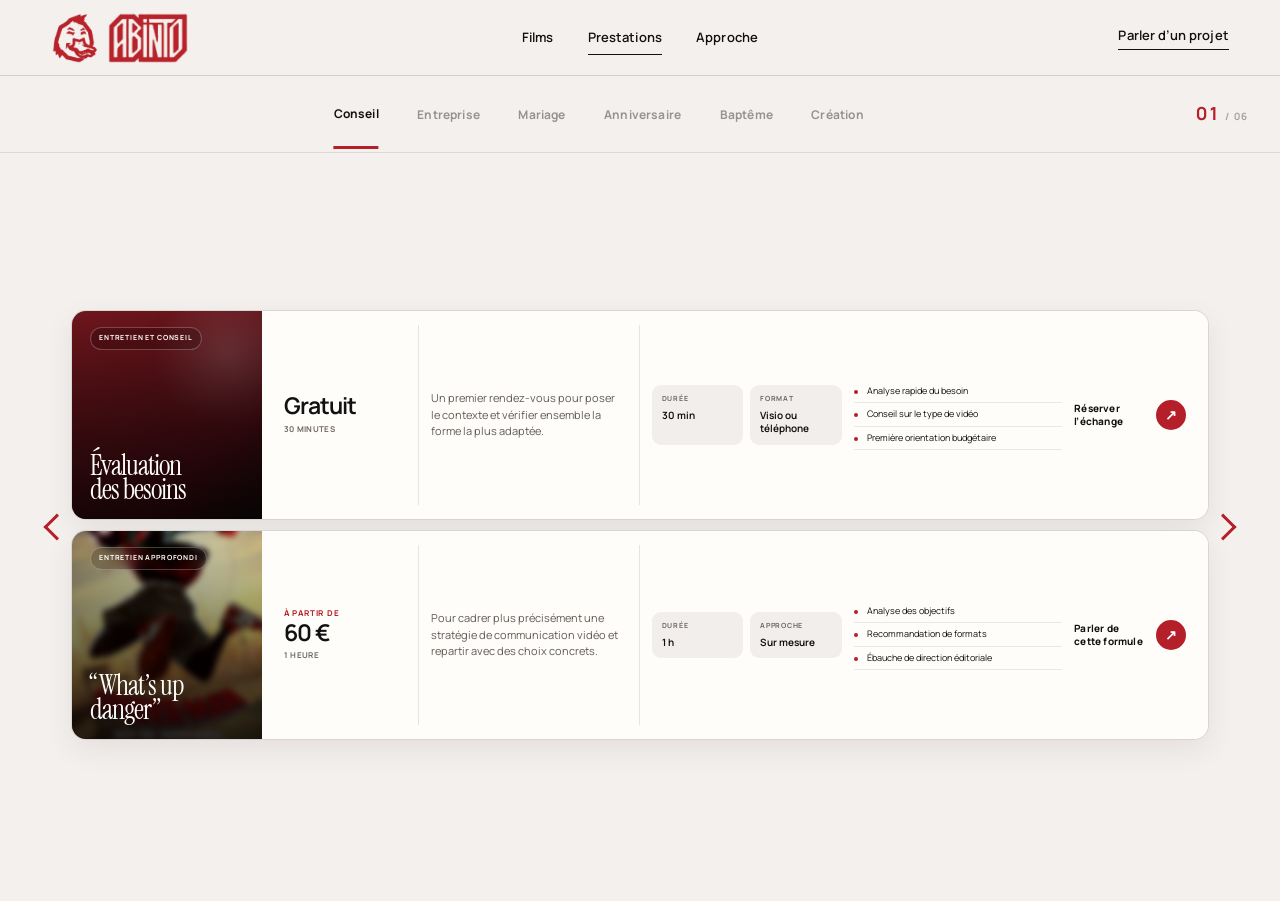
==== prestations.html @ 8837d80d "Initial commit - Abinto camera site" ====
<!DOCTYPE html>

<html lang="fr">
<head>
<meta charset="utf-8"/>
<meta content="width=device-width, initial-scale=1" name="viewport"/>
<meta content="#b51f2a" name="theme-color"/>
<meta content="strict-origin-when-cross-origin" name="referrer"/>
<meta content="Les prestations vidéo ABINTO pour les entreprises, mariages, anniversaires, baptêmes et projets créatifs." name="description"/>
<title>Prestations — ABINTO</title>
<link href="assets/favicon.png" rel="icon" type="image/png"/>
<link href="https://fonts.googleapis.com" rel="preconnect"/>
<link crossorigin="" href="https://fonts.gstatic.com" rel="preconnect"/>
<link href="https://fonts.googleapis.com/css2?family=Instrument+Serif:ital@0;1&amp;family=Manrope:wght@400;500;600;700&amp;display=swap" rel="stylesheet"/>
<link href="styles.css" rel="stylesheet"/>
<script>document.documentElement.classList.add('js');</script>
</head>
<body class="services-v12 services-v13" data-page="services">
<a class="skip-link" href="#contenu">Aller au contenu</a>
<header class="site-header">
<div class="header-inner">
<a aria-label="ABINTO — retour à l’accueil" class="brand brand--lockup" href="index.html">
<img alt="" aria-hidden="true" class="brand-fox" src="assets/abinto-fox.png"/>
<img alt="ABINTO" class="brand-wordmark" src="assets/abinto-wordmark.png"/>
</a>
<nav aria-label="Navigation principale" class="main-nav">
<a href="index.html#films">Films</a>
<a aria-current="page" href="prestations.html">Prestations</a>
<a href="index.html#approche">Approche</a>
</nav>
<a class="header-cta" href="index.html#contact">Parler d’un projet</a>
</div>
</header>
<main id="contenu">
<nav aria-label="Catégories de prestations" class="service-switcher" data-service-slider-controls="">
<div class="container service-switcher-inner">

<div aria-label="Choisir une catégorie" class="service-tabs" role="tablist">
<a data-slider-go="0" href="#consultation">Conseil</a>
<a data-slider-go="1" href="#entreprise">Entreprise</a>
<a data-slider-go="2" href="#mariage">Mariage</a>
<a data-slider-go="3" href="#anniversaire">Anniversaire</a>
<a data-slider-go="4" href="#bapteme">Baptême</a>
<a data-slider-go="5" href="#creation">Création</a>
</div>
<div aria-atomic="true" aria-live="polite" class="service-count">
<strong data-slider-current="">01</strong><span>/</span><span data-slider-total="">06</span>
</div>

</div>
</nav>
<div aria-label="Catégories de prestations" aria-roledescription="carousel" class="services-slider services-slider--editorial" data-service-slider=""><button aria-label="Voir la catégorie précédente" class="chapter-arrow chapter-arrow--side chapter-arrow--prev" data-slider-prev="" type="button"><span aria-hidden="true">←</span><small>Précédent</small></button>
<div class="services-slider-viewport">
<div class="services-slider-track">
<section aria-label="1 sur 6 — Conseil" aria-roledescription="diapositive" class="service-slide service-chapter service-chapter--paper" data-service-section="" data-slide-index="0" data-slide-label="Conseil" id="consultation" role="group">
<div class="container chapter-layout">
<div class="offers-grid offers-grid--2">
<article class="offer-card offer-card--plain reveal">
<div class="offer-visual">
<span class="offer-kicker">Entretien et conseil</span>
<h3>Évaluation des besoins</h3>
</div>
<div class="offer-panel">
<div class="offer-price"><strong>Gratuit</strong><span>30 minutes</span></div>
<p>Un premier rendez-vous pour poser le contexte et vérifier ensemble la forme la plus adaptée.</p>
<dl class="offer-facts">
<div><dt>Durée</dt><dd>30 min</dd></div>
<div><dt>Format</dt><dd>Visio ou téléphone</dd></div>
</dl>
<ul class="offer-list">
<li>Analyse rapide du besoin</li>
<li>Conseil sur le type de vidéo</li>
<li>Première orientation budgétaire</li>
</ul>
<a class="offer-cta" href="mailto:contact@votre-domaine.fr?subject=Entretien%20gratuit%20ABINTO">Réserver l’échange <span>↗</span></a>
</div>
</article>
<article class="offer-card poster-card--whats-up-danger reveal">
<div class="offer-visual">
<span class="offer-kicker">Entretien approfondi</span>
<h3>“What’s up danger”</h3>
</div>
<div class="offer-panel">
<div class="offer-price"><strong><small>À partir de</small>60 €</strong><span>1 heure</span></div>
<p>Pour cadrer plus précisément une stratégie de communication vidéo et repartir avec des choix concrets.</p>
<dl class="offer-facts">
<div><dt>Durée</dt><dd>1 h</dd></div>
<div><dt>Approche</dt><dd>Sur mesure</dd></div>
</dl>
<ul class="offer-list">
<li>Analyse des objectifs</li>
<li>Recommandation de formats</li>
<li>Ébauche de direction éditoriale</li>
</ul>
<a class="offer-cta" href="mailto:contact@votre-domaine.fr?subject=Formule%20What's%20up%20danger">Parler de cette formule <span>↗</span></a>
</div>
</article>
</div>
</div>
</section>
<section aria-label="2 sur 6 — Entreprise" aria-roledescription="diapositive" class="service-slide service-chapter service-chapter--light" data-service-section="" data-slide-index="1" data-slide-label="Entreprise" id="entreprise" role="group">
<div class="container chapter-layout">
<div class="offers-grid offers-grid--3">
<article class="offer-card poster-card--ready-player-one reveal">
<div class="offer-visual">
<span class="offer-kicker">Réseaux sociaux</span>
<h3>“Ready Player One”</h3>
</div>
<div class="offer-panel">
<div class="offer-price"><strong><small>À partir de</small>300 €</strong><span>2 h de tournage</span></div>
<p>Un format court et réactif pour publier rapidement sur vos réseaux.</p>
<dl class="offer-facts">
<div><dt>Livraison</dt><dd>24 h</dd></div>
<div><dt>Retakes</dt><dd>3 inclus</dd></div>
</dl>
<ul class="offer-list">
<li>Tournage et montage inclus</li>
<li>Retake supplémentaire : +80 €</li>
<li>Déplacement offert autour de Chambéry</li>
</ul>
<a class="offer-cta" href="mailto:contact@votre-domaine.fr?subject=Formule%20Ready%20Player%20One">Choisir cette formule <span>↗</span></a>
</div>
</article>
<article class="offer-card poster-card--the-founder reveal">
<div class="offer-visual">
<span class="offer-kicker">Film promotionnel</span>
<h3>“The Founder”</h3>
</div>
<div class="offer-panel">
<div class="offer-price"><strong><small>À partir de</small>1 000 €</strong><span>4 h de tournage</span></div>
<p>Un film construit pour présenter une entreprise, un savoir-faire ou un lieu.</p>
<dl class="offer-facts">
<div><dt>Livraison</dt><dd>1 semaine</dd></div>
<div><dt>Retakes</dt><dd>3 inclus</dd></div>
</dl>
<ul class="offer-list">
<li>Tournage et montage inclus</li>
<li>Retake supplémentaire : +80 €</li>
<li>Déplacement offert autour de Chambéry</li>
</ul>
<a class="offer-cta" href="mailto:contact@votre-domaine.fr?subject=Formule%20The%20Founder">Choisir cette formule <span>↗</span></a>
</div>
</article>
<article class="offer-card poster-card--reality reveal">
<div class="offer-visual">
<span class="offer-kicker">Reportage d’entreprise</span>
<h3>“Reality”</h3>
</div>
<div class="offer-panel">
<div class="offer-price"><strong><small>À partir de</small>1 100 €</strong><span>4 h de tournage</span></div>
<p>Un regard plus documentaire pour montrer un métier, une équipe ou une journée de terrain.</p>
<dl class="offer-facts">
<div><dt>Livraison</dt><dd>2 semaines</dd></div>
<div><dt>Retakes</dt><dd>3 inclus</dd></div>
</dl>
<ul class="offer-list">
<li>Tournage et montage inclus</li>
<li>Retake supplémentaire : +80 €</li>
<li>Déplacement offert autour de Chambéry</li>
</ul>
<a class="offer-cta" href="mailto:contact@votre-domaine.fr?subject=Formule%20Reality">Choisir cette formule <span>↗</span></a>
</div>
</article>
</div>
</div>
</section>
<section aria-label="3 sur 6 — Mariage" aria-roledescription="diapositive" class="service-slide service-chapter service-chapter--dark" data-service-section="" data-slide-index="2" data-slide-label="Mariage" id="mariage" role="group">
<div class="container chapter-layout">
<div class="offers-grid offers-grid--4">
<article class="offer-card poster-card--la-proposition reveal">
<div class="offer-visual"><span class="offer-kicker">Mariage</span><h3>“La Proposition”</h3></div>
<div class="offer-panel">
<div class="offer-price"><strong><small>À partir de</small>500 €</strong><span>2 h de tournage</span></div>
<p>Pour garder la cérémonie ou un temps fort précis dans un film court et soigné.</p>
<dl class="offer-facts"><div><dt>Livraison</dt><dd>1 semaine</dd></div><div><dt>Inclus</dt><dd>Tournage + montage</dd></div></dl>
<ul class="offer-list"><li>Couverture ciblée</li><li>Montage inclus</li><li>Déplacement offert autour de Chambéry</li></ul>
<a class="offer-cta" href="mailto:contact@votre-domaine.fr?subject=Formule%20La%20Proposition">Choisir cette formule <span>↗</span></a>
</div>
</article>
<article class="offer-card poster-card--epouse-moi-mon-pote reveal">
<div class="offer-visual"><span class="offer-kicker">Mariage</span><h3>“Épouse-moi mon pote”</h3></div>
<div class="offer-panel">
<div class="offer-price"><strong><small>À partir de</small>1 600 €</strong><span>5 h de tournage</span></div>
<p>Pour capter davantage de moments et raconter la journée avec plus de respiration.</p>
<dl class="offer-facts"><div><dt>Livraison</dt><dd>1 semaine</dd></div><div><dt>Inclus</dt><dd>Tournage + montage</dd></div></dl>
<ul class="offer-list"><li>Couverture étendue</li><li>Montage inclus</li><li>Déplacement offert autour de Chambéry</li></ul>
<a class="offer-cta" href="mailto:contact@votre-domaine.fr?subject=Formule%20Epouse%20moi%20mon%20pote">Choisir cette formule <span>↗</span></a>
</div>
</article>
<article class="offer-card poster-card--love-actually reveal">
<div class="offer-visual"><span class="offer-kicker">Mariage</span><h3>“Love Actually”</h3></div>
<div class="offer-panel">
<div class="offer-price"><strong><small>À partir de</small>2 000 €</strong><span>8 h de tournage</span></div>
<p>Une vraie narration de la journée, avec plus de détails, de liens et de moments vécus.</p>
<dl class="offer-facts"><div><dt>Livraison</dt><dd>2 semaines</dd></div><div><dt>Inclus</dt><dd>Tournage + montage</dd></div></dl>
<ul class="offer-list"><li>Journée largement couverte</li><li>Montage inclus</li><li>Déplacement offert autour de Chambéry</li></ul>
<a class="offer-cta" href="mailto:contact@votre-domaine.fr?subject=Formule%20Love%20Actually">Choisir cette formule <span>↗</span></a>
</div>
</article>
<article class="offer-card poster-card--mamma-mia reveal">
<div class="offer-visual"><span class="offer-kicker">Mariage</span><h3>“Mamma Mia”</h3></div>
<div class="offer-panel">
<div class="offer-price"><strong><small>À partir de</small>2 600 €</strong><span>Journée complète</span></div>
<p>La couverture la plus complète, des préparatifs jusqu’aux derniers moments de fête.</p>
<dl class="offer-facts"><div><dt>Livraison</dt><dd>2 semaines</dd></div><div><dt>Inclus</dt><dd>Tournage + montage</dd></div></dl>
<ul class="offer-list"><li>Full day</li><li>Montage inclus</li><li>Déplacement offert autour de Chambéry</li></ul>
<a class="offer-cta" href="mailto:contact@votre-domaine.fr?subject=Formule%20Mamma%20Mia">Choisir cette formule <span>↗</span></a>
</div>
</article>
</div>
</div>
</section>
<section aria-label="4 sur 6 — Anniversaire" aria-roledescription="diapositive" class="service-slide service-chapter service-chapter--light" data-service-section="" data-slide-index="3" data-slide-label="Anniversaire" id="anniversaire" role="group">
<div class="container chapter-layout">
<div class="offers-grid offers-grid--3">
<article class="offer-card poster-card--babysitting reveal">
<div class="offer-visual"><span class="offer-kicker">Anniversaire</span><h3>“Baby Sitting”</h3></div>
<div class="offer-panel">
<div class="offer-price"><strong><small>À partir de</small>300 €</strong><span>2 h de tournage</span></div>
<p>Une formule légère pour garder les moments essentiels dans un film simple et rythmé.</p>
<dl class="offer-facts"><div><dt>Livraison</dt><dd>1 semaine</dd></div><div><dt>Inclus</dt><dd>Tournage + montage</dd></div></dl>
<ul class="offer-list"><li>Moments clés</li><li>Montage inclus</li><li>Déplacement offert autour de Chambéry</li></ul>
<a class="offer-cta" href="mailto:contact@votre-domaine.fr?subject=Formule%20Baby%20Sitting">Choisir cette formule <span>↗</span></a>
</div>
</article>
<article class="offer-card poster-card--gatsby reveal">
<div class="offer-visual"><span class="offer-kicker">Anniversaire</span><h3>“Gatsby le Magnifique”</h3></div>
<div class="offer-panel">
<div class="offer-price"><strong><small>À partir de</small>650 €</strong><span>4 h de tournage</span></div>
<p>Plus d’ambiance, plus de proches et un souvenir plus ample de l’événement.</p>
<dl class="offer-facts"><div><dt>Livraison</dt><dd>1 semaine</dd></div><div><dt>Inclus</dt><dd>Tournage + montage</dd></div></dl>
<ul class="offer-list"><li>Couverture étendue</li><li>Montage inclus</li><li>Déplacement offert autour de Chambéry</li></ul>
<a class="offer-cta" href="mailto:contact@votre-domaine.fr?subject=Formule%20Gatsby%20le%20Magnifique">Choisir cette formule <span>↗</span></a>
</div>
</article>
<article class="offer-card poster-card--projet-x reveal">
<div class="offer-visual"><span class="offer-kicker">Anniversaire</span><h3>“Projet X”</h3></div>
<div class="offer-panel">
<div class="offer-price"><strong><small>À partir de</small>1 000 €</strong><span>6 h de tournage</span></div>
<p>Pour une fête qui dure, avec une vraie couverture d’événement et un montage plus travaillé.</p>
<dl class="offer-facts"><div><dt>Livraison</dt><dd>2 semaines</dd></div><div><dt>Inclus</dt><dd>Tournage + montage</dd></div></dl>
<ul class="offer-list"><li>Couverture complète</li><li>Montage inclus</li><li>Déplacement offert autour de Chambéry</li></ul>
<a class="offer-cta" href="mailto:contact@votre-domaine.fr?subject=Formule%20Projet%20X">Choisir cette formule <span>↗</span></a>
</div>
</article>
</div>
</div>
</section>
<section aria-label="5 sur 6 — Baptême" aria-roledescription="diapositive" class="service-slide service-chapter service-chapter--red" data-service-section="" data-slide-index="4" data-slide-label="Baptême" id="bapteme" role="group">
<div class="container chapter-layout">
<div class="offers-grid offers-grid--2">
<article class="offer-card poster-card--le-parrain reveal">
<div class="offer-visual"><span class="offer-kicker">Baptême</span><h3>“Le Parrain”</h3></div>
<div class="offer-panel">
<div class="offer-price"><strong><small>À partir de</small>700 €</strong><span>2 h de tournage</span></div>
<p>Pour conserver la cérémonie et les principaux moments partagés en famille.</p>
<dl class="offer-facts"><div><dt>Livraison</dt><dd>1 semaine</dd></div><div><dt>Inclus</dt><dd>Tournage + montage</dd></div></dl>
<ul class="offer-list"><li>Cérémonie et moments clés</li><li>Montage inclus</li><li>Déplacement offert autour de Chambéry</li></ul>
<a class="offer-cta" href="mailto:contact@votre-domaine.fr?subject=Formule%20Le%20parrain">Choisir cette formule <span>↗</span></a>
</div>
</article>
<article class="offer-card poster-card--le-parrain-ii reveal">
<div class="offer-visual"><span class="offer-kicker">Baptême</span><h3>“Le Parrain II”</h3></div>
<div class="offer-panel">
<div class="offer-price"><strong><small>À partir de</small>1 000 €</strong><span>4 h de tournage</span></div>
<p>Pour prolonger la couverture jusqu’à la réception et garder un récit plus complet.</p>
<dl class="offer-facts"><div><dt>Livraison</dt><dd>1 semaine</dd></div><div><dt>Inclus</dt><dd>Tournage + montage</dd></div></dl>
<ul class="offer-list"><li>Cérémonie et réception</li><li>Montage inclus</li><li>Déplacement offert autour de Chambéry</li></ul>
<a class="offer-cta" href="mailto:contact@votre-domaine.fr?subject=Formule%20Le%20parrain%20II">Choisir cette formule <span>↗</span></a>
</div>
</article>
</div>
</div>
</section>
<section aria-label="6 sur 6 — Création" aria-roledescription="diapositive" class="service-slide service-chapter service-chapter--paper" data-service-section="" data-slide-index="5" data-slide-label="Création" id="creation" role="group">
<div class="container chapter-layout">
<div class="offers-grid offers-grid--4">
<article class="offer-card poster-card--a-star-is-born reveal">
<div class="offer-visual"><span class="offer-kicker">Clip musical</span><h3>“A Star is Born”</h3></div>
<div class="offer-panel">
<div class="offer-price"><strong>Sur devis</strong><span>Projet sur mesure</span></div>
<p>Un clip construit autour d’un morceau, d’un univers et d’une intention visuelle forte.</p><dl class="offer-facts"><div><dt>Tarif</dt><dd>Sur devis</dd></div><div><dt>Format</dt><dd>Sur mesure</dd></div></dl>
<ul class="offer-list"><li>Préparation et repérage</li><li>Tournage sur mesure</li><li>Post-production complète</li></ul>
<a class="offer-cta" href="mailto:contact@votre-domaine.fr?subject=Projet%20A%20Star%20is%20Born">Demander un devis <span>↗</span></a>
</div>
</article>
<article class="offer-card poster-card--99-francs reveal">
<div class="offer-visual"><span class="offer-kicker">Publicité</span><h3>“99 F”</h3></div>
<div class="offer-panel">
<div class="offer-price"><strong>Sur devis</strong><span>Projet sur mesure</span></div>
<p>Un format pensé autour d’un produit, d’un service ou d’une campagne précise.</p><dl class="offer-facts"><div><dt>Tarif</dt><dd>Sur devis</dd></div><div><dt>Format</dt><dd>Sur mesure</dd></div></dl>
<ul class="offer-list"><li>Angle créatif</li><li>Tournage sur mesure</li><li>Montage adapté à la diffusion</li></ul>
<a class="offer-cta" href="mailto:contact@votre-domaine.fr?subject=Projet%2099%20F">Demander un devis <span>↗</span></a>
</div>
</article>
<article class="offer-card poster-card--odyssee reveal">
<div class="offer-visual"><span class="offer-kicker">Documentaire</span><h3>“L’Odyssée”</h3></div>
<div class="offer-panel">
<div class="offer-price"><strong>Sur devis</strong><span>Projet sur mesure</span></div>
<p>Un récit ancré dans le réel, avec du terrain, de l’écoute et une écriture plus documentaire.</p><dl class="offer-facts"><div><dt>Tarif</dt><dd>Sur devis</dd></div><div><dt>Format</dt><dd>Sur mesure</dd></div></dl>
<ul class="offer-list"><li>Développement narratif</li><li>Tournage terrain</li><li>Montage sur mesure</li></ul>
<a class="offer-cta" href="mailto:contact@votre-domaine.fr?subject=Projet%20L%27odyssee">Demander un devis <span>↗</span></a>
</div>
</article>
<article class="offer-card poster-card--babylon reveal">
<div class="offer-visual"><span class="offer-kicker">Fiction</span><h3>“Babylone”</h3></div>
<div class="offer-panel">
<div class="offer-price"><strong>Sur devis</strong><span>Projet sur mesure</span></div>
<p>Une proposition de mise en scène avec narration, préparation et direction visuelle poussées.</p><dl class="offer-facts"><div><dt>Tarif</dt><dd>Sur devis</dd></div><div><dt>Format</dt><dd>Sur mesure</dd></div></dl>
<ul class="offer-list"><li>Écriture et préparation</li><li>Tournage mis en scène</li><li>Post-production complète</li></ul>
<a class="offer-cta" href="mailto:contact@votre-domaine.fr?subject=Projet%20Babylone">Demander un devis <span>↗</span></a>
</div>
</article>
</div>
</div>
</section>
</div>
</div>
<button aria-label="Voir la catégorie suivante" class="chapter-arrow chapter-arrow--side chapter-arrow--next" data-slider-next="" type="button"><small>Suivant</small><span aria-hidden="true">→</span></button></div>
<section class="services-contact" id="contact-prestations">
<div class="container contact-inner reveal">
<img alt="" aria-hidden="true" class="services-contact-fox" src="assets/abinto-fox.png"/>
<p class="section-label">Votre projet</p>
<h2>On choisit le bon format ?</h2>
<p>Envoyez-moi la date, le lieu et quelques lignes sur ce que vous avez en tête. Je vous répondrai avec une proposition claire.</p>
<a class="button button--dark" href="index.html#contact">Demander un devis</a>
</div>
</section>
</main>
<footer class="site-footer">
<div class="container footer-inner">
<span>ABINTO · Vidéaste professionnel</span>
<a href="index.html">Accueil</a>
<a href="#contenu">Retour en haut</a>
</div>
</footer>
<script src="script.js"></script>
</body>
</html>
---- styles.css ----
:root {
  --red: #b51f2a;
  --red-dark: #83151d;
  --paper: #e7e2df;
  --paper-light: #f6f2ef;
  --white: #fffdfa;
  --ink: #111112;
  --muted: #6f6763;
  --line: rgba(17, 17, 18, .15);
  --container: 1180px;
  --gutter: clamp(20px, 4vw, 64px);
  --header-height: 76px;
  --ease: cubic-bezier(.2, .72, .2, 1);
}

* { box-sizing: border-box; }
html { scroll-behavior: smooth; background: var(--ink); }
body {
  margin: 0;
  color: var(--ink);
  background: var(--paper);
  font-family: "Manrope", "Helvetica Neue", Helvetica, Arial, sans-serif;
  line-height: 1.55;
  overflow-x: hidden;
}
body.dialog-open { overflow: hidden; }
a { color: inherit; }
button, input { font: inherit; }
button { color: inherit; }
img { display: block; max-width: 100%; }
h1, h2, h3, p { margin-top: 0; }
::selection { color: var(--white); background: var(--red); }

.skip-link {
  position: fixed;
  z-index: 999;
  top: 10px;
  left: 10px;
  padding: 10px 14px;
  color: var(--white);
  background: var(--red);
  transform: translateY(-160%);
  transition: transform .2s ease;
}
.skip-link:focus { transform: translateY(0); }

.container {
  width: min(calc(100% - var(--gutter) * 2), var(--container));
  margin-inline: auto;
}

.site-header {
  position: fixed;
  z-index: 90;
  inset: 0 0 auto;
  height: var(--header-height);
  display: flex;
  align-items: center;
  color: var(--ink);
  background: rgba(231, 226, 223, .9);
  border-bottom: 1px solid var(--line);
  backdrop-filter: blur(16px);
  transition: color .3s ease, background .3s ease, border-color .3s ease;
}
.site-header.site-header--hero {
  color: var(--white);
  background: linear-gradient(180deg, rgba(0,0,0,.42), rgba(0,0,0,0));
  border-bottom-color: transparent;
  backdrop-filter: none;
}
.site-header.is-solid {
  color: var(--ink);
  background: rgba(231, 226, 223, .94);
  border-bottom-color: var(--line);
  backdrop-filter: blur(16px);
}
.header-inner {
  width: min(calc(100% - var(--gutter) * 2), 1380px);
  margin-inline: auto;
  display: grid;
  grid-template-columns: 1fr auto 1fr;
  align-items: center;
  gap: 32px;
}
.brand { width: 118px; }
.brand img { width: 100%; filter: brightness(0) invert(1); }
.site-header:not(.site-header--hero) .brand img,
.site-header.is-solid .brand img { filter: none; }
.main-nav { display: flex; gap: 34px; }
.main-nav a,
.header-cta {
  font-size: 13px;
  font-weight: 600;
  text-decoration: none;
  letter-spacing: .01em;
}
.main-nav a { position: relative; }
.main-nav a::after {
  content: "";
  position: absolute;
  left: 0;
  right: 100%;
  bottom: -7px;
  height: 1px;
  background: currentColor;
  transition: right .25s ease;
}
.main-nav a:hover::after,
.main-nav a[aria-current="page"]::after { right: 0; }
.header-cta { justify-self: end; border-bottom: 1px solid currentColor; padding-bottom: 3px; }

.button {
  min-height: 48px;
  display: inline-flex;
  align-items: center;
  justify-content: center;
  padding: 0 22px;
  border: 1px solid transparent;
  border-radius: 999px;
  font-size: 13px;
  font-weight: 650;
  text-decoration: none;
  cursor: pointer;
  transition: color .25s ease, background .25s ease, border-color .25s ease, transform .25s ease;
}
.button:hover { transform: translateY(-2px); }
.button--light { color: var(--ink); background: var(--white); border-color: var(--white); }
.button--light:hover { color: var(--white); background: var(--red); border-color: var(--red); }
.button--dark { color: var(--white); background: var(--ink); border-color: var(--ink); }
.button--dark:hover { color: var(--white); background: var(--red); border-color: var(--red); }
.text-link {
  color: var(--white);
  font-size: 13px;
  text-underline-offset: 5px;
  text-decoration-thickness: 1px;
}

.hero {
  position: relative;
  min-height: 185vh;
  background: var(--ink);
}
.hero-sticky {
  position: sticky;
  top: 0;
  height: 100vh;
  min-height: 620px;
  overflow: hidden;
  display: grid;
  place-items: center;
  --hero-scale: 1.06;
  --hero-blur: 12px;
  --copy-opacity: 1;
  --copy-y: 0px;
}
.hero-media,
.hero-poster,
.hero-player,
.hero-player iframe,
.hero-shade,
.hero-grain { position: absolute; inset: 0; }
.hero-media {
  overflow: hidden;
  transform: scale(var(--hero-scale));
  filter: blur(var(--hero-blur));
  transition: filter .08s linear;
  will-change: transform, filter;
}
.hero-poster {
  background:
    linear-gradient(135deg, rgba(181,31,42,.34), rgba(0,0,0,.22)),
    url("assets/hero-poster.jpg") center / cover no-repeat,
    #171719;
}
.hero-player { opacity: 0; transition: opacity 1s ease; }
.hero.has-video .hero-player { opacity: 1; }
.hero-player iframe {
  width: 100%;
  height: 100%;
  border: 0;
  pointer-events: none;
  transform: scale(1.22);
}
.hero-shade {
  background:
    linear-gradient(180deg, rgba(0,0,0,.28), rgba(0,0,0,.08) 35%, rgba(0,0,0,.42)),
    linear-gradient(90deg, rgba(181,31,42,.18), transparent 46%, rgba(0,0,0,.08));
}
.hero-grain {
  opacity: .10;
  background-image: url("data:image/svg+xml,%3Csvg viewBox='0 0 180 180' xmlns='http://www.w3.org/2000/svg'%3E%3Cfilter id='n'%3E%3CfeTurbulence type='fractalNoise' baseFrequency='.9' numOctaves='3' stitchTiles='stitch'/%3E%3C/filter%3E%3Crect width='100%25' height='100%25' filter='url(%23n)' opacity='.45'/%3E%3C/svg%3E");
  mix-blend-mode: soft-light;
}
.hero-copy {
  position: relative;
  z-index: 2;
  width: min(720px, calc(100% - 40px));
  color: var(--white);
  text-align: center;
  opacity: var(--copy-opacity);
  transform: translateY(var(--copy-y));
  will-change: opacity, transform;
}
.eyebrow,
.section-label {
  margin-bottom: 18px;
  font-size: 11px;
  font-weight: 700;
  letter-spacing: .16em;
  text-transform: uppercase;
}
.hero-copy h1 {
  margin-bottom: 22px;
  font-family: "Instrument Serif", Georgia, serif;
  font-size: clamp(54px, 8vw, 112px);
  line-height: .93;
  font-weight: 500;
  letter-spacing: -.055em;
}
.hero-copy > p:not(.eyebrow) {
  width: min(560px, 100%);
  margin: 0 auto 30px;
  color: rgba(255,255,255,.84);
  font-size: clamp(16px, 1.6vw, 20px);
  line-height: 1.55;
}
.hero-actions { display: flex; justify-content: center; align-items: center; gap: 22px; }
.hero-focal {
  position: absolute;
  z-index: 2;
  left: 50%;
  bottom: 28px;
  transform: translateX(-50%);
  display: grid;
  grid-template-columns: auto 150px auto auto;
  align-items: center;
  gap: 12px;
  color: rgba(255,255,255,.62);
  font-size: 9px;
  font-weight: 700;
  letter-spacing: .14em;
  text-transform: uppercase;
}
.hero-focal strong { color: var(--white); font-size: 13px; font-variant-numeric: tabular-nums; }
.hero-focal-line { position: relative; height: 1px; background: rgba(255,255,255,.28); }
.hero-focal-line i { position: absolute; inset: 0 auto 0 0; width: 0%; background: var(--white); }

.section { position: relative; padding: clamp(100px, 12vw, 180px) 0; }
.section--paper { background: var(--paper); }
.section--white { background: var(--paper-light); }
.section--red { overflow: hidden; color: var(--white); background: var(--red); }
.centered-intro {
  width: min(720px, calc(100% - var(--gutter) * 2));
  margin-inline: auto;
  text-align: center;
}
.centered-intro h2,
.services-hero h1,
.category-heading h2,
.contact-inner h2 {
  margin-bottom: 22px;
  font-family: "Instrument Serif", Georgia, serif;
  font-size: clamp(42px, 6vw, 78px);
  line-height: .98;
  font-weight: 500;
  letter-spacing: -.045em;
}
.centered-intro > p:last-child,
.services-hero-inner > p:last-child,
.category-heading > p,
.contact-inner > p:not(.section-label) {
  margin: 0 auto;
  color: var(--muted);
  font-size: clamp(16px, 1.8vw, 20px);
  line-height: 1.6;
}
.centered-intro--light > p:last-child { color: rgba(255,255,255,.76); }

.featured-film { margin-top: clamp(48px, 7vw, 90px); }
.film-card {
  width: 100%;
  padding: 0;
  border: 0;
  background: none;
  text-align: left;
  cursor: pointer;
}
.film-visual {
  position: relative;
  display: block;
  aspect-ratio: 16 / 8.7;
  overflow: hidden;
  background: var(--ink);
}
.film-visual img { width: 100%; height: 100%; object-fit: cover; transition: transform .8s var(--ease); }
.film-card:hover .film-visual img { transform: scale(1.035); }
.film-shade { position: absolute; inset: 0; background: linear-gradient(180deg, rgba(0,0,0,.04), rgba(0,0,0,.28)); }
.film-play {
  position: absolute;
  left: 50%;
  top: 50%;
  width: 72px;
  height: 72px;
  display: grid;
  place-items: center;
  transform: translate(-50%, -50%);
  border-radius: 50%;
  color: var(--ink);
  background: rgba(255,253,250,.94);
  transition: transform .25s ease, background .25s ease;
}
.film-card:hover .film-play { transform: translate(-50%, -50%) scale(1.08); background: var(--red); }
.film-play i { width: 0; height: 0; margin-left: 4px; border-top: 7px solid transparent; border-bottom: 7px solid transparent; border-left: 11px solid currentColor; }
.film-caption { display: flex; justify-content: space-between; gap: 20px; padding-top: 18px; border-top: 1px solid var(--line); }
.film-caption span:first-child { display: grid; gap: 3px; }
.film-caption small { color: var(--muted); font-size: 11px; text-transform: uppercase; letter-spacing: .12em; }
.film-caption strong { font-size: 17px; font-weight: 600; }
.film-caption > span:last-child { color: var(--muted); font-size: 13px; }

.service-list { margin-top: clamp(54px, 8vw, 100px); border-top: 1px solid var(--line); }
.service-row {
  display: grid;
  grid-template-columns: 60px minmax(180px, .8fr) 1.5fr auto;
  align-items: center;
  gap: 28px;
  padding: 30px 0;
  border-bottom: 1px solid var(--line);
  text-decoration: none;
  transition: padding .3s var(--ease), color .2s ease;
}
.service-row:hover { padding-left: 16px; color: var(--red); }
.service-row > span { color: var(--muted); font-size: 12px; }
.service-row h3 { margin: 0; font-family: "Instrument Serif", Georgia, serif; font-size: clamp(28px, 3.2vw, 44px); font-weight: 400; letter-spacing: -.025em; }
.service-row p { margin: 0; color: var(--muted); }
.service-row b { font-size: 12px; font-weight: 650; border-bottom: 1px solid currentColor; }

.fox-mark {
  position: absolute;
  width: min(44vw, 620px);
  right: -10vw;
  top: 50%;
  opacity: .08;
  filter: brightness(0) invert(1);
  transform: translateY(-50%) rotate(-8deg);
}
.steps {
  position: relative;
  margin-top: clamp(56px, 8vw, 100px);
  display: grid;
  grid-template-columns: repeat(4, 1fr);
  border-top: 1px solid rgba(255,255,255,.24);
}
.step { padding: 30px 24px 0 0; }
.step + .step { padding-left: 24px; border-left: 1px solid rgba(255,255,255,.24); }
.step span { display: block; margin-bottom: 52px; color: rgba(255,255,255,.55); font-size: 11px; }
.step h3 { margin-bottom: 12px; font-size: 23px; font-weight: 500; }
.step p { margin: 0; color: rgba(255,255,255,.72); }

.contact { padding-bottom: clamp(90px, 10vw, 140px); }
.contact-inner { width: min(720px, 100%); margin-inline: auto; text-align: center; }
.contact-inner > img { width: 150px; margin: 0 auto 48px; }
.contact-inner > p:not(.section-label) { width: min(600px, 100%); margin-bottom: 30px; }

.site-footer { padding: 24px 0; color: rgba(255,255,255,.72); background: var(--ink); }
.footer-inner { display: flex; justify-content: space-between; gap: 24px; font-size: 12px; }
.footer-inner a { text-underline-offset: 4px; }

.video-dialog {
  width: min(1120px, calc(100% - 32px));
  max-width: none;
  padding: 0;
  border: 0;
  color: var(--white);
  background: transparent;
}
.video-dialog::backdrop { background: rgba(0,0,0,.92); backdrop-filter: blur(8px); }
.video-dialog-inner { background: #09090a; }
.video-dialog-head { min-height: 58px; display: flex; align-items: center; justify-content: space-between; gap: 20px; padding: 0 18px; }
.video-dialog-head p { margin: 0; font-size: 13px; }
.dialog-close { padding: 8px 0; border: 0; color: rgba(255,255,255,.72); background: none; cursor: pointer; text-decoration: underline; text-underline-offset: 4px; }
.video-frame { aspect-ratio: 16 / 9; background: #000; }
.video-frame iframe { width: 100%; height: 100%; border: 0; }

/* Page prestations */
.services-hero { padding: calc(var(--header-height) + clamp(80px, 10vw, 150px)) 0 clamp(80px, 10vw, 140px); background: var(--paper); }
.services-hero-inner { width: min(860px, calc(100% - var(--gutter) * 2)); text-align: center; }
.services-hero h1 { margin-bottom: 28px; font-size: clamp(50px, 7vw, 94px); }
.services-hero-inner > p:last-child { width: min(660px, 100%); }
.category-nav {
  position: sticky;
  z-index: 70;
  top: var(--header-height);
  background: rgba(246,242,239,.94);
  border-top: 1px solid var(--line);
  border-bottom: 1px solid var(--line);
  backdrop-filter: blur(16px);
}
.category-nav-inner { min-height: 58px; display: flex; align-items: center; justify-content: center; gap: clamp(18px, 4vw, 54px); overflow-x: auto; scrollbar-width: none; }
.category-nav-inner::-webkit-scrollbar { display: none; }
.category-nav a { position: relative; flex: 0 0 auto; font-size: 12px; font-weight: 650; text-decoration: none; }
.category-nav a::after { content: ""; position: absolute; left: 0; right: 100%; bottom: -18px; height: 2px; background: var(--red); transition: right .2s ease; }
.category-nav a.is-active::after { right: 0; }
.pricing-section { padding: clamp(92px, 10vw, 150px) 0; background: var(--paper-light); scroll-margin-top: calc(var(--header-height) + 58px); }
.pricing-section:nth-of-type(odd) { background: var(--paper); }
.pricing-section--dark { color: var(--white); background: var(--ink) !important; }
.pricing-section--red { color: var(--white); background: var(--red) !important; }
.category-heading {
  display: grid;
  grid-template-columns: 130px 1fr 1fr;
  align-items: end;
  gap: clamp(28px, 5vw, 72px);
  padding-bottom: clamp(48px, 6vw, 78px);
  border-bottom: 1px solid var(--line);
}
.category-index { align-self: start; color: var(--muted); font-size: 10px; font-weight: 700; letter-spacing: .13em; text-transform: uppercase; }
.category-heading h2 { margin: 0; font-size: clamp(42px, 5vw, 70px); }
.category-heading .section-label { margin-bottom: 14px; }
.category-heading > p { max-width: 430px; margin: 0; font-size: 16px; }
.pricing-section--dark .category-heading,
.pricing-section--red .category-heading { border-color: rgba(255,255,255,.23); }
.pricing-section--dark .category-index,
.pricing-section--dark .category-heading > p,
.pricing-section--red .category-index,
.pricing-section--red .category-heading > p { color: rgba(255,255,255,.65); }
.pricing-grid { display: grid; grid-template-columns: repeat(3, 1fr); gap: 16px; margin-top: 16px; }
.price-card {
  min-height: 610px;
  display: flex;
  flex-direction: column;
  padding: clamp(26px, 3vw, 38px);
  background: rgba(255,255,255,.62);
  border: 1px solid rgba(17,17,18,.12);
}
.pricing-section--dark .price-card { background: rgba(255,255,255,.06); border-color: rgba(255,255,255,.17); }
.pricing-section--red .price-card { background: rgba(255,255,255,.08); border-color: rgba(255,255,255,.22); }
.price-card header { display: flex; justify-content: space-between; gap: 20px; padding-bottom: 28px; border-bottom: 1px solid var(--line); }
.pricing-section--dark .price-card header,
.pricing-section--red .price-card header { border-color: rgba(255,255,255,.18); }
.price-card header > p { margin: 0; font-family: "Instrument Serif", Georgia, serif; font-size: 27px; line-height: 1.02; font-weight: 400; letter-spacing: -.025em; }
.price-card header div { text-align: right; }
.price-card header strong { display: block; font-size: 34px; line-height: 1; font-weight: 500; letter-spacing: -.04em; }
.price-card header span { color: var(--muted); font-size: 10px; text-transform: uppercase; letter-spacing: .1em; }
.pricing-section--dark .price-card header span,
.pricing-section--red .price-card header span { color: rgba(255,255,255,.55); }
.price-summary { min-height: 78px; margin: 26px 0 18px; color: var(--muted); }
.pricing-section--dark .price-summary,
.pricing-section--red .price-summary { color: rgba(255,255,255,.68); }
.price-card ul { margin: 0 0 34px; padding: 0; list-style: none; }
.price-card li { position: relative; padding: 9px 0 9px 18px; border-bottom: 1px solid var(--line); font-size: 14px; }
.pricing-section--dark .price-card li,
.pricing-section--red .price-card li { border-color: rgba(255,255,255,.14); }
.price-card li::before { content: ""; position: absolute; left: 0; top: 17px; width: 5px; height: 5px; border-radius: 50%; background: var(--red); }
.pricing-section--red .price-card li::before { background: var(--white); }
.price-card > a { margin-top: auto; align-self: flex-start; font-size: 12px; font-weight: 700; text-underline-offset: 5px; }
.services-contact { padding: clamp(100px, 12vw, 170px) 0; background: var(--paper); }

.reveal { opacity: 0; transform: translateY(22px); transition: opacity .75s var(--ease), transform .75s var(--ease); }
.reveal.is-visible { opacity: 1; transform: none; }

@media (max-width: 900px) {
  .header-inner { grid-template-columns: 1fr auto; }
  .main-nav { display: none; }
  .service-row { grid-template-columns: 42px 1fr auto; gap: 18px; }
  .service-row p { grid-column: 2 / -1; }
  .steps { grid-template-columns: repeat(2, 1fr); }
  .step:nth-child(3) { border-left: 0; }
  .step:nth-child(n+3) { margin-top: 48px; }
  .category-heading { grid-template-columns: 90px 1fr; align-items: start; }
  .category-heading > p { grid-column: 2; }
  .pricing-grid { grid-template-columns: 1fr; }
  .price-card { min-height: 0; }
  .price-summary { min-height: 0; }
}

@media (max-width: 640px) {
  :root { --header-height: 68px; }
  .site-header { height: var(--header-height); }
  .brand { width: 96px; }
  .header-cta { font-size: 12px; }
  .hero { min-height: 160vh; }
  .hero-sticky { min-height: 560px; }
  .hero-player iframe { transform: scale(2.05); }
  .hero-copy { width: min(94%, 520px); }
  .hero-copy h1 { font-size: clamp(50px, 16vw, 76px); }
  .hero-copy > p:not(.eyebrow) { font-size: 16px; }
  .hero-actions { flex-direction: column; gap: 14px; }
  .hero-focal { grid-template-columns: auto 92px auto auto; bottom: 20px; }
  .section { padding: 92px 0; }
  .centered-intro h2,
  .contact-inner h2 { font-size: 43px; }
  .film-visual { aspect-ratio: 4 / 5; }
  .film-caption { align-items: flex-start; }
  .film-caption > span:last-child { display: none; }
  .service-row { grid-template-columns: 30px 1fr auto; padding: 24px 0; }
  .service-row p { font-size: 14px; }
  .steps { grid-template-columns: 1fr; }
  .step,
  .step + .step { padding: 24px 0 0; border-left: 0; border-top: 1px solid rgba(255,255,255,.2); }
  .step:first-child { border-top: 0; }
  .step:nth-child(n+2) { margin-top: 30px; }
  .step span { margin-bottom: 24px; }
  .footer-inner { flex-direction: column; }
  .category-nav-inner { justify-content: flex-start; }
  .category-heading { grid-template-columns: 1fr; gap: 20px; }
  .category-heading > p { grid-column: 1; }
  .category-index { order: -1; }
  .services-hero h1 { font-size: 48px; }
  .price-card { padding: 24px; }
  .price-card header strong { font-size: 30px; }
  .video-dialog { width: 100%; }
}

@media (prefers-reduced-motion: reduce) {
  html { scroll-behavior: auto; }
  *, *::before, *::after { animation-duration: .01ms !important; animation-iteration-count: 1 !important; transition-duration: .01ms !important; }
  .hero-media { transform: scale(1.04) !important; filter: none !important; }
  .reveal { opacity: 1; transform: none; }
}

/* --- V7 prestations posters --- */
.services-hero--posters {
  position: relative;
  overflow: hidden;
  background:
    radial-gradient(circle at top, rgba(181,31,42,.12), transparent 36%),
    linear-gradient(180deg, #f7f3ef 0%, #efe7e1 100%);
}
.services-hero--posters::before {
  content: "";
  position: absolute;
  inset: 0;
  background:
    linear-gradient(135deg, rgba(181,31,42,.12), transparent 36%),
    linear-gradient(315deg, rgba(181,31,42,.08), transparent 28%);
  pointer-events: none;
}
.pricing-section--consultation { background: #fbf8f5 !important; }
.pricing-grid--two { grid-template-columns: repeat(2, minmax(0, 1fr)); }
.pricing-grid--four { grid-template-columns: repeat(4, minmax(0, 1fr)); }

.poster-card {
  position: relative;
  overflow: hidden;
  isolation: isolate;
  min-height: 0;
  background: #110f12;
  border-color: rgba(255,255,255,.12);
  color: var(--white);
  border-radius: 22px;
  box-shadow: 0 22px 60px rgba(20,12,14,.16);
}
.poster-card::before {
  content: "";
  position: absolute;
  inset: 0;
  background-image: var(--poster-image);
  background-size: cover;
  background-position: center;
  filter: blur(11px) saturate(.86) contrast(1.08);
  transform: scale(1.17);
  opacity: .62;
  z-index: -3;
}
.poster-card .poster-overlay {
  position: absolute;
  inset: 0;
  background:
    linear-gradient(180deg, rgba(8,8,9,.44), rgba(8,8,9,.82) 64%, rgba(8,8,9,.91)),
    linear-gradient(140deg, rgba(181,31,42,.42), transparent 31%, transparent 68%, rgba(181,31,42,.25));
  z-index: -2;
}
.poster-card::after {
  content: attr(data-poster-title);
  position: absolute;
  left: 22px;
  right: 22px;
  bottom: 18px;
  font-size: clamp(30px, 2.2vw, 52px);
  line-height: .9;
  font-weight: 800;
  letter-spacing: -.06em;
  color: rgba(255,255,255,.08);
  white-space: pre-line;
  z-index: -1;
  pointer-events: none;
}
.poster-card header,
.poster-card li,
.poster-card .price-glance span {
  border-color: rgba(255,255,255,.14) !important;
}
.poster-card header span,
.poster-card .price-kicker,
.poster-card .price-summary,
.poster-card .price-note {
  color: rgba(255,255,255,.72) !important;
}
.poster-card .price-kicker {
  margin: 0 0 16px;
  font-size: 11px;
  font-weight: 700;
  letter-spacing: .14em;
  text-transform: uppercase;
}
.poster-card header > p { max-width: 200px; }
.poster-card .price-glance {
  display: flex;
  flex-wrap: wrap;
  gap: 8px;
  margin: 22px 0 18px;
}
.poster-card .price-glance span {
  display: inline-flex;
  align-items: center;
  min-height: 34px;
  padding: 0 12px;
  border: 1px solid rgba(255,255,255,.16);
  border-radius: 999px;
  background: rgba(255,255,255,.05);
  font-size: 11px;
  font-weight: 700;
  letter-spacing: .04em;
}
.poster-card .price-summary {
  min-height: 0;
  margin: 0 0 18px;
  font-size: 15px;
}
.poster-card > a { color: #fff; }
.poster-card:hover {
  transform: translateY(-4px);
  box-shadow: 0 28px 80px rgba(20,12,14,.24);
}
.poster-card,
.poster-card:hover {
  transition: transform .25s ease, box-shadow .25s ease;
}
.poster-card--consultation { --poster-image: linear-gradient(135deg, rgba(181,31,42,.95), rgba(17,17,18,.88)); }

@media (max-width: 1180px) {
  .pricing-grid--four { grid-template-columns: repeat(2, minmax(0, 1fr)); }
}

@media (max-width: 900px) {
  .pricing-grid--two,
  .pricing-grid--four { grid-template-columns: 1fr; }
  .poster-card header > p { max-width: none; }
}

@media (max-width: 640px) {
  .poster-card::after {
    left: 18px;
    right: 18px;
    bottom: 16px;
    font-size: 34px;
  }
  .poster-card .price-glance span {
    font-size: 10px;
  }
}


/* --- V8 : typography, inline film and real poster backgrounds --- */
.inline-video { scroll-margin-top: calc(var(--header-height) + 34px); }
.inline-video-media { position: relative; }
.inline-video-media iframe {
  position: absolute;
  inset: 0;
  width: 100%;
  height: 100%;
  border: 0;
  background: #000;
}
.inline-video-trigger {
  position: absolute;
  inset: 0;
  width: 100%;
  padding: 0;
  border: 0;
  background: transparent;
  cursor: pointer;
}
.inline-video-trigger:focus-visible {
  outline: 3px solid var(--white);
  outline-offset: -6px;
}
.inline-video.is-playing .film-caption strong::after {
  content: " · en lecture";
  color: var(--red);
  font-family: "Manrope", sans-serif;
  font-size: .7em;
  font-weight: 700;
}

.poster-card--whats-up-danger { --poster-image: url('assets/poster-whats-up-danger.png'); }
.poster-card--ready-player-one { --poster-image: url('assets/poster-ready-player-one.png'); }
.poster-card--the-founder { --poster-image: url('assets/poster-the-founder.png'); }
.poster-card--reality { --poster-image: url('assets/poster-reality.jpg'); }
.poster-card--la-proposition { --poster-image: url('assets/poster-la-proposition.jpg'); }
.poster-card--epouse-moi-mon-pote { --poster-image: url('assets/poster-epouse-moi-mon-pote.jpg'); }
.poster-card--love-actually { --poster-image: url('assets/poster-love-actually.jpg'); }
.poster-card--mamma-mia { --poster-image: url('assets/poster-mamma-mia.jpg'); }
.poster-card--babysitting { --poster-image: url('assets/poster-babysitting.jpg'); }
.poster-card--gatsby { --poster-image: url('assets/poster-gatsby.jpg'); }
.poster-card--projet-x { --poster-image: url('assets/poster-projet-x.png'); }
.poster-card--le-parrain { --poster-image: url('assets/poster-le-parrain.jpg'); }
.poster-card--le-parrain-ii { --poster-image: url('assets/poster-le-parrain-ii.jpg'); }
.poster-card--a-star-is-born { --poster-image: url('assets/poster-a-star-is-born.png'); }
.poster-card--99-francs { --poster-image: url('assets/poster-99-francs.jpg'); }
.poster-card--odyssee { --poster-image: url('assets/poster-odyssee.jpg'); }
.poster-card--babylon { --poster-image: url('assets/poster-babylon.jpg'); }

.poster-card header strong {
  font-family: "Manrope", sans-serif;
  font-size: clamp(24px, 2.2vw, 34px);
  font-weight: 600;
}
.poster-card::after {
  font-family: "Instrument Serif", Georgia, serif;
  font-weight: 400;
  letter-spacing: -.035em;
}

/* --- V9 : prestations par catégories, en slider horizontal --- */
body[data-page="services"] { background: var(--paper-light); }
.slider-intro-hint {
  margin-top: 22px !important;
  color: var(--red) !important;
  font-size: 12px !important;
  font-weight: 700;
  letter-spacing: .04em;
}
.category-nav {
  box-shadow: 0 12px 38px rgba(17,17,18,.06);
}
.category-nav-shell {
  min-height: 68px;
  display: grid;
  grid-template-columns: 46px minmax(0, 1fr) auto 46px;
  align-items: center;
  gap: 14px;
}
.category-nav-inner {
  min-width: 0;
  display: flex;
  align-items: center;
  justify-content: center;
  gap: clamp(16px, 3vw, 42px);
  overflow-x: auto;
  overscroll-behavior-inline: contain;
  scrollbar-width: none;
}
.category-nav-inner::-webkit-scrollbar { display: none; }
.category-nav a {
  padding: 22px 0;
  white-space: nowrap;
  opacity: .52;
  transition: opacity .25s ease, color .25s ease, transform .25s ease;
}
.category-nav a:hover,
.category-nav a:focus-visible { opacity: 1; }
.category-nav a.is-active {
  color: var(--red);
  opacity: 1;
  transform: translateY(-1px);
}
.category-nav a::after { bottom: 0; }
.slider-arrow {
  width: 46px;
  height: 46px;
  display: inline-grid;
  place-items: center;
  padding: 0 0 3px;
  border: 1px solid rgba(17,17,18,.14);
  border-radius: 50%;
  color: var(--ink);
  background: rgba(255,255,255,.48);
  font-size: 25px;
  line-height: 1;
  cursor: pointer;
  transition: color .2s ease, background .2s ease, border-color .2s ease, transform .2s ease;
}
.slider-arrow:hover,
.slider-arrow:focus-visible {
  color: var(--white);
  background: var(--red);
  border-color: var(--red);
  transform: scale(1.04);
}
.slider-arrow:focus-visible { outline: 3px solid rgba(181,31,42,.22); outline-offset: 3px; }
.slider-status {
  min-width: 55px;
  color: var(--muted);
  font-size: 11px;
  font-weight: 600;
  font-variant-numeric: tabular-nums;
  letter-spacing: .08em;
  white-space: nowrap;
}
.slider-status strong { color: var(--red); font-size: 14px; }
.services-slider {
  position: relative;
  width: 100%;
  overflow: hidden;
  background: var(--paper-light);
}
.services-slider-viewport {
  width: 100%;
  overflow: hidden;
  transition: height .65s var(--ease);
}
.services-slider-track {
  display: flex;
  align-items: flex-start;
  width: 100%;
  transform: translate3d(0,0,0);
  transition: transform .72s var(--ease);
  will-change: transform;
}
.service-slide {
  flex: 0 0 100%;
  width: 100%;
  min-width: 0;
  margin: 0;
  scroll-margin-top: calc(var(--header-height) + 68px);
}
.service-slide[aria-hidden="true"] { visibility: hidden; }
.service-slide[aria-hidden="false"] { visibility: visible; }
.service-slide .category-heading {
  transition: opacity .45s ease .15s, transform .55s var(--ease) .1s;
}
.service-slide[aria-hidden="true"] .category-heading {
  opacity: 0;
  transform: translateX(22px);
}
.service-slide[aria-hidden="false"] .category-heading {
  opacity: 1;
  transform: none;
}
.service-slide .pricing-grid {
  align-items: stretch;
}
.service-slide .poster-card {
  height: 100%;
}

@media (prefers-reduced-motion: reduce) {
  .services-slider-viewport,
  .services-slider-track,
  .service-slide .category-heading { transition: none; }
}

@media (max-width: 900px) {
  .category-nav-shell {
    grid-template-columns: 42px minmax(0,1fr) 42px;
    gap: 8px;
  }
  .slider-status { display: none; }
  .slider-arrow { width: 42px; height: 42px; }
  .category-nav-inner { justify-content: flex-start; gap: 26px; padding-inline: 8px; }
  .category-nav a { padding-block: 20px; }
}

@media (max-width: 640px) {
  .slider-intro-hint { display: none; }
  .services-slider-track { transition-duration: .48s; }
  .service-slide { padding-top: 72px; padding-bottom: 86px; }
  .category-nav-shell { width: calc(100% - 24px); }
  .category-nav-inner { gap: 22px; }
  .category-nav a { font-size: 11px; }
}
/* Keep the outgoing and incoming panels visible during the lateral transition. */
.service-slide[aria-hidden="true"] { visibility: visible; pointer-events: none; }

/* --- V10 : prestations éditoriales --- */
.services-v10 {
  background: var(--paper-light);
}
.services-v10 .site-header {
  background: rgba(246,242,239,.88);
}
.services-editorial-hero {
  position: relative;
  min-height: min(720px, 72vh);
  display: grid;
  place-items: center;
  overflow: hidden;
  padding: calc(var(--header-height) + 84px) 0 110px;
  color: var(--ink);
  background:
    radial-gradient(circle at 78% 22%, rgba(181,31,42,.18), transparent 26%),
    radial-gradient(circle at 16% 78%, rgba(181,31,42,.09), transparent 28%),
    linear-gradient(145deg, #f8f5f2 0%, #e9e2dd 100%);
}
.services-editorial-hero::before,
.services-editorial-hero::after {
  content: "";
  position: absolute;
  width: 42vw;
  height: 42vw;
  border: 1px solid rgba(181,31,42,.16);
  border-radius: 50%;
  pointer-events: none;
}
.services-editorial-hero::before { left: -25vw; top: 6vh; }
.services-editorial-hero::after { right: -23vw; bottom: -24vw; }
.services-editorial-noise {
  position: absolute;
  inset: 0;
  opacity: .07;
  background-image: url("data:image/svg+xml,%3Csvg viewBox='0 0 180 180' xmlns='http://www.w3.org/2000/svg'%3E%3Cfilter id='n'%3E%3CfeTurbulence type='fractalNoise' baseFrequency='.85' numOctaves='3' stitchTiles='stitchTiles'/%3E%3C/filter%3E%3Crect width='100%25' height='100%25' filter='url(%23n)' opacity='.44'/%3E%3C/svg%3E");
  pointer-events: none;
}
.services-editorial-copy {
  position: relative;
  z-index: 1;
  max-width: 900px;
  text-align: center;
}
.services-editorial-copy .section-label {
  color: var(--red);
}
.services-editorial-copy h1 {
  margin: 0 0 28px;
  font-family: "Instrument Serif", Georgia, serif;
  font-size: clamp(66px, 9vw, 128px);
  line-height: .84;
  font-weight: 400;
  letter-spacing: -.055em;
}
.services-editorial-copy h1 em {
  color: var(--red);
  font-weight: 400;
}
.services-editorial-copy > p:last-child {
  max-width: 620px;
  margin: 0 auto;
  color: var(--muted);
  font-size: clamp(16px, 1.65vw, 20px);
  line-height: 1.65;
}
.services-editorial-focal {
  position: absolute;
  z-index: 1;
  left: 50%;
  bottom: 28px;
  width: min(680px, calc(100% - 48px));
  display: grid;
  grid-template-columns: auto 1fr auto 1fr auto 1fr auto 1fr auto;
  align-items: center;
  gap: 12px;
  transform: translateX(-50%);
  color: rgba(17,17,18,.42);
  font-size: 10px;
  font-weight: 700;
  letter-spacing: .12em;
  text-transform: uppercase;
}
.services-editorial-focal i {
  height: 1px;
  background: rgba(17,17,18,.15);
}

.service-switcher {
  position: sticky;
  z-index: 72;
  top: var(--header-height);
  color: var(--ink);
  background: rgba(246,242,239,.91);
  border-top: 1px solid rgba(17,17,18,.1);
  border-bottom: 1px solid rgba(17,17,18,.1);
  backdrop-filter: blur(20px);
}
.service-switcher-inner {
  min-height: 82px;
  display: grid;
  grid-template-columns: auto minmax(0,1fr) auto auto;
  align-items: center;
  gap: clamp(16px, 2.4vw, 34px);
}
.service-tabs {
  min-width: 0;
  display: flex;
  align-items: center;
  justify-content: center;
  gap: clamp(18px, 3vw, 46px);
  overflow-x: auto;
  scrollbar-width: none;
}
.service-tabs::-webkit-scrollbar { display: none; }
.service-tabs a {
  position: relative;
  flex: 0 0 auto;
  padding: 28px 0 25px;
  color: rgba(17,17,18,.42);
  font-size: 12px;
  font-weight: 700;
  text-decoration: none;
  letter-spacing: .015em;
  transition: color .22s ease, transform .22s ease;
}
.service-tabs a::after {
  content: "";
  position: absolute;
  left: 50%;
  bottom: 0;
  width: 0;
  height: 3px;
  transform: translateX(-50%);
  background: var(--red);
  transition: width .28s var(--ease);
}
.service-tabs a:hover,
.service-tabs a:focus-visible,
.service-tabs a.is-active {
  color: var(--ink);
}
.service-tabs a.is-active {
  transform: translateY(-1px);
}
.service-tabs a.is-active::after { width: 100%; }
.chapter-arrow {
  min-width: 102px;
  height: 46px;
  display: inline-flex;
  align-items: center;
  justify-content: center;
  gap: 10px;
  padding: 0 16px;
  border: 1px solid rgba(17,17,18,.14);
  border-radius: 999px;
  background: rgba(255,255,255,.54);
  cursor: pointer;
  transition: color .2s ease, background .2s ease, border-color .2s ease, transform .2s ease;
}
.chapter-arrow small {
  font-size: 10px;
  font-weight: 700;
  letter-spacing: .07em;
  text-transform: uppercase;
}
.chapter-arrow > span { font-size: 20px; line-height: 1; }
.chapter-arrow:hover,
.chapter-arrow:focus-visible {
  color: var(--white);
  background: var(--red);
  border-color: var(--red);
  transform: translateY(-1px);
}
.chapter-arrow:focus-visible {
  outline: 3px solid rgba(181,31,42,.2);
  outline-offset: 3px;
}
.service-count {
  display: flex;
  align-items: baseline;
  gap: 5px;
  color: rgba(17,17,18,.35);
  font-size: 10px;
  font-weight: 700;
  font-variant-numeric: tabular-nums;
  letter-spacing: .08em;
}
.service-count strong {
  color: var(--red);
  font-size: 18px;
}

.services-slider--editorial {
  background: var(--paper-light);
}
.services-slider--editorial .services-slider-viewport {
  overflow: hidden;
  transition: height .72s var(--ease);
}
.services-slider--editorial .services-slider-track {
  display: flex;
  align-items: flex-start;
  transition: transform .72s var(--ease);
  will-change: transform;
}
.services-slider--editorial .service-slide {
  flex: 0 0 100%;
  width: 100%;
  min-width: 0;
  visibility: visible !important;
  pointer-events: none;
}
.services-slider--editorial .service-slide[aria-hidden="false"] {
  pointer-events: auto;
}
.service-chapter {
  position: relative;
  overflow: hidden;
  padding: clamp(74px, 8vw, 118px) 0 clamp(92px, 10vw, 148px);
}
.service-chapter::before {
  content: "";
  position: absolute;
  inset: 0;
  opacity: .7;
  pointer-events: none;
}
.service-chapter--paper {
  color: var(--ink);
  background: #e8e2de;
}
.service-chapter--paper::before {
  background: radial-gradient(circle at 92% 6%, rgba(181,31,42,.16), transparent 30%);
}
.service-chapter--light {
  color: var(--ink);
  background: #f6f2ef;
}
.service-chapter--light::before {
  background: linear-gradient(145deg, rgba(181,31,42,.08), transparent 30%);
}
.service-chapter--dark {
  color: var(--white);
  background: #111112;
}
.service-chapter--dark::before {
  background:
    radial-gradient(circle at 86% 4%, rgba(181,31,42,.34), transparent 34%),
    linear-gradient(150deg, transparent, rgba(181,31,42,.12));
}
.service-chapter--red {
  color: var(--white);
  background: var(--red);
}
.service-chapter--red::before {
  background:
    radial-gradient(circle at 84% 12%, rgba(255,255,255,.15), transparent 28%),
    linear-gradient(160deg, rgba(0,0,0,.11), transparent 40%);
}
.chapter-layout {
  position: relative;
  z-index: 1;
}
.chapter-heading {
  display: grid;
  grid-template-columns: 90px minmax(0, 1.3fr) minmax(280px, .72fr);
  align-items: end;
  gap: clamp(28px, 5vw, 76px);
  padding-bottom: clamp(42px, 5vw, 66px);
  border-bottom: 1px solid rgba(17,17,18,.15);
  transition: opacity .45s ease .12s, transform .55s var(--ease) .08s;
}
.service-chapter--dark .chapter-heading,
.service-chapter--red .chapter-heading {
  border-color: rgba(255,255,255,.18);
}
.service-slide[aria-hidden="true"] .chapter-heading {
  opacity: 0;
  transform: translateX(22px);
}
.chapter-number {
  align-self: start;
  display: grid;
  gap: 2px;
}
.chapter-number span {
  font-family: "Instrument Serif", Georgia, serif;
  color: var(--red);
  font-size: 44px;
  line-height: 1;
}
.chapter-number small {
  color: var(--muted);
  font-size: 9px;
  font-weight: 700;
  letter-spacing: .14em;
  text-transform: uppercase;
}
.service-chapter--dark .chapter-number span,
.service-chapter--red .chapter-number span { color: var(--white); }
.service-chapter--dark .chapter-number small,
.service-chapter--red .chapter-number small { color: rgba(255,255,255,.55); }
.chapter-title .section-label { margin-bottom: 14px; }
.chapter-title h2 {
  margin: 0;
  font-family: "Instrument Serif", Georgia, serif;
  font-size: clamp(48px, 5.6vw, 82px);
  line-height: .9;
  font-weight: 400;
  letter-spacing: -.045em;
}
.chapter-title h2 em {
  color: var(--red);
  font-weight: 400;
}
.service-chapter--dark .chapter-title h2 em,
.service-chapter--red .chapter-title h2 em { color: var(--white); opacity: .68; }
.chapter-intro {
  margin: 0;
  color: var(--muted);
  font-size: clamp(15px, 1.45vw, 18px);
  line-height: 1.65;
}
.service-chapter--dark .chapter-intro,
.service-chapter--red .chapter-intro { color: rgba(255,255,255,.68); }

.offers-grid {
  display: grid;
  gap: 16px;
  align-items: stretch;
  margin-top: clamp(30px, 4vw, 52px);
}
.offers-grid--2 {
  grid-template-columns: repeat(2, minmax(0, 1fr));
  max-width: 860px;
  margin-inline: auto;
}
.offers-grid--3 { grid-template-columns: repeat(3, minmax(0, 1fr)); }
.offers-grid--4 { grid-template-columns: repeat(4, minmax(0, 1fr)); }
.offer-card {
  --poster-position: center;
  position: relative;
  min-width: 0;
  display: grid;
  grid-template-rows: 168px 1fr;
  overflow: hidden;
  border: 1px solid rgba(17,17,18,.11);
  border-radius: 18px;
  background: #151416;
  box-shadow: 0 18px 52px rgba(16,10,12,.12);
  transition: transform .3s var(--ease), box-shadow .3s var(--ease);
}
.offer-card:hover {
  transform: translateY(-6px);
  box-shadow: 0 28px 70px rgba(16,10,12,.2);
}
.offer-card::before {
  content: "";
  position: absolute;
  inset: -12px -12px auto;
  height: 205px;
  background-image: var(--poster-image);
  background-position: var(--poster-position);
  background-size: cover;
  filter: blur(4px) saturate(.9) contrast(1.06);
  transform: scale(1.05);
  z-index: 0;
}
.offer-card::after {
  content: "";
  position: absolute;
  inset: 0 0 auto;
  height: 170px;
  background:
    linear-gradient(180deg, rgba(0,0,0,.18), rgba(0,0,0,.66)),
    linear-gradient(130deg, rgba(181,31,42,.22), transparent 56%);
  z-index: 1;
  pointer-events: none;
}
.offer-card--plain::before {
  background-image:
    radial-gradient(circle at 78% 24%, rgba(255,255,255,.18), transparent 30%),
    linear-gradient(135deg, #b51f2a, #641018 70%, #111112);
  filter: none;
}
.offer-visual {
  position: relative;
  z-index: 2;
  min-width: 0;
  display: flex;
  flex-direction: column;
  justify-content: space-between;
  padding: 22px 24px 24px;
  color: var(--white);
}
.offer-kicker {
  align-self: flex-start;
  padding: 7px 10px;
  border: 1px solid rgba(255,255,255,.24);
  border-radius: 999px;
  background: rgba(0,0,0,.18);
  backdrop-filter: blur(8px);
  font-size: 9px;
  font-weight: 700;
  letter-spacing: .12em;
  text-transform: uppercase;
}
.offer-visual h3 {
  margin: 0;
  font-family: "Instrument Serif", Georgia, serif;
  font-size: clamp(32px, 3.1vw, 50px);
  line-height: .88;
  font-weight: 400;
  letter-spacing: -.035em;
  text-wrap: balance;
}
.offers-grid--4 .offer-visual h3 {
  font-size: clamp(29px, 2.35vw, 40px);
}
.offer-panel {
  position: relative;
  z-index: 3;
  min-width: 0;
  display: flex;
  flex-direction: column;
  padding: 24px;
  color: var(--ink);
  background: rgba(255,253,250,.95);
  backdrop-filter: blur(18px);
}
.offer-price {
  display: flex;
  align-items: flex-end;
  justify-content: space-between;
  gap: 14px;
  padding-bottom: 18px;
  border-bottom: 1px solid rgba(17,17,18,.12);
}
.offer-price strong {
  font-size: clamp(25px, 2.1vw, 34px);
  line-height: 1;
  font-weight: 650;
  letter-spacing: -.045em;
  white-space: nowrap;
}
.offers-grid--4 .offer-price strong { font-size: clamp(22px, 1.75vw, 29px); }
.offer-price > span {
  max-width: 110px;
  color: var(--muted);
  font-size: 10px;
  font-weight: 700;
  line-height: 1.35;
  text-align: right;
  letter-spacing: .04em;
  text-transform: uppercase;
}
.offer-panel > p {
  min-height: 68px;
  margin: 18px 0;
  color: #5f5854;
  font-size: 14px;
  line-height: 1.55;
}
.offer-facts {
  display: grid;
  grid-template-columns: repeat(2, minmax(0,1fr));
  gap: 8px;
  margin: 0 0 16px;
}
.offer-facts > div {
  min-width: 0;
  padding: 11px 12px;
  border-radius: 10px;
  background: rgba(17,17,18,.045);
}
.offer-facts dt {
  margin-bottom: 4px;
  color: var(--muted);
  font-size: 8px;
  font-weight: 700;
  letter-spacing: .11em;
  text-transform: uppercase;
}
.offer-facts dd {
  margin: 0;
  font-size: 12px;
  font-weight: 650;
  line-height: 1.35;
}
.offer-list {
  display: grid;
  gap: 0;
  margin: 0 0 24px;
  padding: 0;
  list-style: none;
}
.offer-list li {
  position: relative;
  padding: 8px 0 8px 15px;
  border-bottom: 1px solid rgba(17,17,18,.085);
  font-size: 11px;
  line-height: 1.45;
}
.offer-list li::before {
  content: "";
  position: absolute;
  left: 0;
  top: 14px;
  width: 5px;
  height: 5px;
  border-radius: 50%;
  background: var(--red);
}
.offer-cta {
  margin-top: auto;
  display: flex;
  align-items: center;
  justify-content: space-between;
  gap: 12px;
  padding-top: 16px;
  border-top: 1px solid rgba(17,17,18,.12);
  color: var(--ink);
  font-size: 11px;
  font-weight: 750;
  text-decoration: none;
  letter-spacing: .02em;
}
.offer-cta span {
  width: 30px;
  height: 30px;
  display: grid;
  place-items: center;
  border-radius: 50%;
  color: var(--white);
  background: var(--red);
  font-size: 14px;
  transition: transform .2s ease;
}
.offer-cta:hover span { transform: rotate(45deg); }

/* Poster positions tuned for readability */
.poster-card--ready-player-one { --poster-position: center 27%; }
.poster-card--the-founder { --poster-position: center 22%; }
.poster-card--reality { --poster-position: center 30%; }
.poster-card--la-proposition { --poster-position: center 30%; }
.poster-card--epouse-moi-mon-pote { --poster-position: center 26%; }
.poster-card--love-actually { --poster-position: center 30%; }
.poster-card--mamma-mia { --poster-position: center 27%; }
.poster-card--babysitting { --poster-position: center 29%; }
.poster-card--gatsby { --poster-position: center 22%; }
.poster-card--projet-x { --poster-position: center 26%; }
.poster-card--le-parrain { --poster-position: center 22%; }
.poster-card--le-parrain-ii { --poster-position: center 24%; }
.poster-card--a-star-is-born { --poster-position: center 26%; }
.poster-card--99-francs { --poster-position: center 23%; }
.poster-card--odyssee { --poster-position: center 24%; }
.poster-card--babylon { --poster-position: center 22%; }

.services-v10 .services-contact {
  background: #eee8e3;
}

@media (max-width: 1120px) {
  .chapter-heading {
    grid-template-columns: 72px minmax(0,1fr);
  }
  .chapter-intro {
    grid-column: 2;
    max-width: 620px;
  }
  .offers-grid--4 {
    grid-template-columns: repeat(2, minmax(0,1fr));
  }
  .offers-grid--4 .offer-visual h3 { font-size: clamp(34px, 5vw, 48px); }
  .offers-grid--4 .offer-price strong { font-size: clamp(25px, 3vw, 34px); }
}

@media (max-width: 900px) {
  .services-editorial-hero {
    min-height: 610px;
    padding-top: calc(var(--header-height) + 70px);
  }
  .service-switcher-inner {
    grid-template-columns: 44px minmax(0,1fr) 44px;
    min-height: 72px;
    gap: 8px;
  }
  .chapter-arrow {
    min-width: 44px;
    width: 44px;
    height: 44px;
    padding: 0;
  }
  .chapter-arrow small,
  .service-count { display: none; }
  .service-tabs {
    justify-content: flex-start;
    gap: 28px;
    padding-inline: 8px;
  }
  .service-tabs a { padding-block: 24px 21px; }
  .chapter-heading {
    grid-template-columns: 58px minmax(0,1fr);
    gap: 24px;
  }
  .chapter-intro { grid-column: 2; }
  .offers-grid--2,
  .offers-grid--3,
  .offers-grid--4 {
    max-width: none;
    display: grid;
    grid-auto-flow: column;
    grid-auto-columns: minmax(290px, 78vw);
    grid-template-columns: none;
    gap: 14px;
    margin-inline: calc(var(--gutter) * -1);
    padding: 2px var(--gutter) 18px;
    overflow-x: auto;
    overscroll-behavior-inline: contain;
    scroll-snap-type: x mandatory;
    scrollbar-width: none;
  }
  .offers-grid::-webkit-scrollbar { display: none; }
  .offer-card { scroll-snap-align: start; }
}

@media (max-width: 640px) {
  .services-editorial-hero {
    min-height: 540px;
    padding: calc(var(--header-height) + 48px) 0 88px;
  }
  .services-editorial-copy h1 {
    font-size: clamp(58px, 18vw, 82px);
  }
  .services-editorial-copy > p:last-child { font-size: 15px; }
  .services-editorial-focal {
    width: calc(100% - 32px);
    gap: 7px;
    font-size: 8px;
  }
  .service-tabs { gap: 22px; }
  .service-tabs a { font-size: 10px; }
  .service-chapter { padding-block: 62px 92px; }
  .chapter-heading {
    grid-template-columns: 1fr;
    gap: 18px;
    padding-bottom: 34px;
  }
  .chapter-number {
    display: flex;
    align-items: baseline;
    gap: 10px;
  }
  .chapter-number span { font-size: 34px; }
  .chapter-intro { grid-column: 1; font-size: 15px; }
  .chapter-title h2 { font-size: clamp(45px, 13vw, 62px); }
  .offers-grid--2,
  .offers-grid--3,
  .offers-grid--4 {
    grid-auto-columns: minmax(278px, 88vw);
  }
  .offer-card { grid-template-rows: 154px 1fr; }
  .offer-card::before { height: 188px; }
  .offer-card::after { height: 156px; }
  .offer-visual { padding: 20px; }
  .offer-visual h3,
  .offers-grid--4 .offer-visual h3 { font-size: 37px; }
  .offer-panel { padding: 21px; }
  .offer-panel > p { min-height: 0; }
}

@media (prefers-reduced-motion: reduce) {
  .services-slider--editorial .services-slider-viewport,
  .services-slider--editorial .services-slider-track,
  .chapter-heading,
  .offer-card { transition: none; }
}

/* --- V11 : prestations immédiates et normalisées --- */
.services-v11 {
  background: #f6f2ef;
}
.services-v11 main {
  min-height: 100vh;
  padding-top: var(--header-height);
  background: #f6f2ef;
}
.services-v11 .site-header {
  background: rgba(246,242,239,.94);
}
.services-v11 .service-switcher {
  top: var(--header-height);
  background: rgba(246,242,239,.96);
  border-top: 0;
}
.services-v11 .service-switcher-inner {
  width: min(calc(100% - clamp(48px, 8vw, 144px)), 1500px);
  min-height: 78px;
}
.services-v11 .services-slider--editorial,
.services-v11 .service-chapter,
.services-v11 .service-chapter--paper,
.services-v11 .service-chapter--light,
.services-v11 .service-chapter--dark,
.services-v11 .service-chapter--red {
  color: var(--ink);
  background: #f6f2ef;
}
.services-v11 .service-chapter::before {
  display: none;
}
.services-v11 .service-chapter {
  min-height: calc(100vh - var(--header-height) - 78px);
  padding: clamp(46px, 5vw, 72px) 0 clamp(72px, 7vw, 104px);
}
.services-v11 .chapter-layout {
  width: min(calc(100% - clamp(48px, 8vw, 144px)), 1500px);
  max-width: none;
}
.services-v11 .offers-grid {
  width: 100%;
  margin-top: 0;
  gap: clamp(12px, 1.15vw, 18px);
}
.services-v11 .offers-grid--2 {
  max-width: 940px;
  margin-inline: auto;
}
.services-v11 .offers-grid--3 {
  max-width: 1120px;
  margin-inline: auto;
}
.services-v11 .offers-grid--4 {
  max-width: 1500px;
  margin-inline: auto;
}
.services-v11 .offer-card {
  min-height: 584px;
  height: 100%;
  grid-template-rows: 164px minmax(0, 1fr);
  border-color: rgba(17,17,18,.2);
  border-radius: 18px;
  background: #171618;
  box-shadow: 0 20px 58px rgba(25,16,18,.12);
}
.services-v11 .offer-card::before {
  height: 198px;
}
.services-v11 .offer-card::after {
  height: 166px;
}
.services-v11 .offer-visual {
  min-height: 164px;
  padding: 20px 22px 22px;
}
.services-v11 .offer-visual h3,
.services-v11 .offers-grid--4 .offer-visual h3 {
  min-height: 2em;
  display: flex;
  align-items: flex-end;
  font-size: clamp(31px, 2.35vw, 42px);
  line-height: .88;
}
.services-v11 .offer-panel {
  display: flex;
  min-height: 420px;
  padding: 24px 22px 20px;
  background: #fffdfa;
}
.services-v11 .offer-price {
  min-height: 54px;
  align-items: center;
}
.services-v11 .offer-price strong,
.services-v11 .offers-grid--4 .offer-price strong {
  font-size: clamp(25px, 1.9vw, 33px);
}
.services-v11 .offer-panel > p {
  min-height: 72px;
  margin: 18px 0 16px;
}
.services-v11 .offer-facts {
  min-height: 60px;
  margin-bottom: 14px;
}
.services-v11 .offer-list {
  min-height: 108px;
  margin-bottom: 18px;
}
.services-v11 .offer-cta {
  min-height: 50px;
}
.services-v11 .services-contact {
  background: #ece6e1;
}

@media (min-width: 1400px) {
  .services-v11 .offers-grid--4 .offer-panel {
    padding-inline: 24px;
  }
  .services-v11 .offers-grid--4 .offer-visual h3 {
    font-size: clamp(31px, 2vw, 39px);
  }
}

@media (max-width: 1120px) {
  .services-v11 .offers-grid--4 {
    grid-template-columns: repeat(2, minmax(0, 1fr));
    max-width: 940px;
  }
}

@media (max-width: 900px) {
  .services-v11 .service-switcher-inner {
    width: calc(100% - 24px);
  }
  .services-v11 .chapter-layout {
    width: min(calc(100% - 32px), 1500px);
  }
  .services-v11 .service-chapter {
    padding-top: 34px;
  }
  .services-v11 .offers-grid--2,
  .services-v11 .offers-grid--3,
  .services-v11 .offers-grid--4 {
    width: auto;
    max-width: none;
    margin-inline: -16px;
    padding-inline: 16px;
  }
  .services-v11 .offer-card {
    min-height: 568px;
  }
}

@media (max-width: 640px) {
  .services-v11 .service-switcher-inner {
    min-height: 68px;
  }
  .services-v11 .service-chapter {
    min-height: calc(100vh - var(--header-height) - 68px);
    padding: 26px 0 70px;
  }
  .services-v11 .offer-card {
    grid-template-rows: 154px minmax(0, 1fr);
  }
  .services-v11 .offer-panel {
    min-height: 406px;
  }
  .services-v11 .offer-panel > p {
    min-height: 0;
  }
}

/* --- V12 : fond fixe, formules en lignes horizontales --- */
.services-v12 {
  height: 100svh;
  overflow: hidden;
  background: #f4f0ed;
}
.services-v12 main {
  height: 100svh;
  min-height: 0;
  padding-top: var(--header-height);
  background: #f4f0ed;
}
.services-v12 .site-header {
  background: rgba(244,240,237,.96);
}
.services-v12 .service-switcher {
  top: var(--header-height);
  background: rgba(244,240,237,.96);
  border-top: 0;
}
.services-v12 .service-switcher-inner {
  width: min(calc(100% - clamp(40px, 5vw, 88px)), 1640px);
  min-height: 76px;
}
.services-v12 .services-slider--editorial {
  height: calc(100svh - var(--header-height) - 76px);
  background: #f4f0ed;
}
.services-v12 .services-slider-viewport {
  height: 100% !important;
  overflow: hidden;
  background: #f4f0ed;
  transition: none;
}
.services-v12 .services-slider-track {
  height: 100%;
  align-items: stretch;
}
.services-v12 .service-slide,
.services-v12 .service-chapter,
.services-v12 .service-chapter--paper,
.services-v12 .service-chapter--light,
.services-v12 .service-chapter--dark,
.services-v12 .service-chapter--red {
  height: 100%;
  min-height: 0;
  color: var(--ink);
  background: transparent;
}
.services-v12 .service-chapter::before { display: none; }
.services-v12 .service-chapter {
  overflow: hidden;
  padding: 14px 0 18px;
}
.services-v12 .chapter-layout {
  width: min(calc(100% - clamp(40px, 5vw, 88px)), 1640px);
  max-width: none;
  height: 100%;
  display: flex;
  align-items: center;
}
.services-v12 .offers-grid,
.services-v12 .offers-grid--2,
.services-v12 .offers-grid--3,
.services-v12 .offers-grid--4 {
  width: 100%;
  max-width: none;
  margin: 0;
  display: grid;
  grid-template-columns: 1fr;
  gap: 10px;
  align-self: center;
}
.services-v12 .offers-grid--2 {
  height: min(430px, calc(100% - 18px));
  grid-template-rows: repeat(2, minmax(0, 1fr));
}
.services-v12 .offers-grid--3 {
  height: min(600px, calc(100% - 18px));
  grid-template-rows: repeat(3, minmax(0, 1fr));
}
.services-v12 .offers-grid--4 {
  height: min(710px, calc(100% - 18px));
  grid-template-rows: repeat(4, minmax(0, 1fr));
}
.services-v12 .offer-card {
  min-height: 0;
  height: 100%;
  display: grid;
  grid-template-columns: clamp(190px, 18vw, 280px) minmax(0, 1fr);
  grid-template-rows: 1fr;
  overflow: hidden;
  border: 1px solid rgba(17,17,18,.16);
  border-radius: 15px;
  background: #fffdfa;
  box-shadow: 0 10px 30px rgba(24,16,18,.07);
  transition: border-color .24s ease, box-shadow .24s ease, transform .24s ease;
}
.services-v12 .offer-card:hover {
  transform: translateX(4px);
  border-color: rgba(181,31,42,.46);
  box-shadow: 0 16px 42px rgba(24,16,18,.12);
}
.services-v12 .offer-card::before {
  inset: -8px auto -8px -8px;
  width: calc(clamp(190px, 18vw, 280px) + 16px);
  height: auto;
  background-position: var(--poster-position);
  filter: blur(3px) saturate(.84) contrast(1.04);
  transform: scale(1.04);
}
.services-v12 .offer-card::after {
  inset: 0 auto 0 0;
  width: clamp(190px, 18vw, 280px);
  height: auto;
  background:
    linear-gradient(90deg, rgba(0,0,0,.24), rgba(0,0,0,.08)),
    linear-gradient(180deg, rgba(0,0,0,.08), rgba(0,0,0,.72));
}
.services-v12 .offer-visual {
  min-height: 0;
  height: 100%;
  padding: 16px 18px;
  justify-content: space-between;
}
.services-v12 .offer-kicker {
  padding: 5px 8px;
  font-size: 7px;
}
.services-v12 .offer-visual h3,
.services-v12 .offers-grid--4 .offer-visual h3 {
  min-height: 0;
  display: block;
  font-size: clamp(27px, 2.15vw, 39px);
  line-height: .9;
}
.services-v12 .offer-panel {
  min-height: 0;
  height: 100%;
  display: grid;
  grid-template-columns:
    minmax(145px, .72fr)
    minmax(190px, 1.12fr)
    minmax(210px, .9fr)
    minmax(220px, 1.05fr)
    minmax(135px, .58fr);
  align-items: center;
  gap: clamp(12px, 1.4vw, 24px);
  padding: 14px clamp(16px, 1.7vw, 28px);
  background: #fffdfa;
}
.services-v12 .offer-price {
  height: 100%;
  min-height: 0;
  display: flex;
  flex-direction: column;
  align-items: flex-start;
  justify-content: center;
  gap: 7px;
  padding: 0 clamp(14px, 1.4vw, 24px) 0 0;
  border: 0;
  border-right: 1px solid rgba(17,17,18,.1);
}
.services-v12 .offer-price strong,
.services-v12 .offers-grid--4 .offer-price strong {
  display: flex;
  flex-direction: column;
  align-items: flex-start;
  font-size: clamp(23px, 1.75vw, 31px);
  line-height: .94;
}
.services-v12 .offer-price strong small {
  margin-bottom: 5px;
  color: var(--red);
  font-size: 8px;
  font-weight: 750;
  line-height: 1;
  letter-spacing: .1em;
  text-transform: uppercase;
}
.services-v12 .offer-price > span {
  max-width: none;
  font-size: 8px;
  text-align: left;
}
.services-v12 .offer-panel > p {
  min-height: 0;
  height: 100%;
  display: flex;
  align-items: center;
  margin: 0;
  padding-right: clamp(12px, 1.2vw, 22px);
  border-right: 1px solid rgba(17,17,18,.1);
  color: #625a56;
  font-size: clamp(11px, .82vw, 13px);
  line-height: 1.5;
}
.services-v12 .offer-facts {
  min-height: 0;
  margin: 0;
  display: grid;
  grid-template-columns: repeat(2, minmax(0,1fr));
  gap: 7px;
}
.services-v12 .offer-facts > div {
  padding: 9px 10px;
  border-radius: 9px;
  background: #f1eeeb;
}
.services-v12 .offer-facts dt { font-size: 7px; }
.services-v12 .offer-facts dd { font-size: 10px; }
.services-v12 .offer-list {
  min-height: 0;
  margin: 0;
  display: grid;
  align-content: center;
}
.services-v12 .offer-list li {
  padding: 5px 0 5px 13px;
  font-size: clamp(9px, .68vw, 11px);
  line-height: 1.35;
}
.services-v12 .offer-list li::before {
  top: 10px;
  width: 4px;
  height: 4px;
}
.services-v12 .offer-cta {
  min-height: 46px;
  height: auto;
  margin: 0;
  padding: 0;
  border: 0;
  font-size: 10px;
  line-height: 1.3;
}
.services-v12 .offer-cta span {
  flex: 0 0 auto;
  width: 30px;
  height: 30px;
}
.services-v12 .services-contact,
.services-v12 .site-footer {
  display: none;
}

@media (max-width: 1280px) {
  .services-v12 .offer-card {
    grid-template-columns: 190px minmax(0, 1fr);
  }
  .services-v12 .offer-card::before {
    width: 206px;
  }
  .services-v12 .offer-card::after {
    width: 190px;
  }
  .services-v12 .offer-panel {
    grid-template-columns: 135px minmax(170px,1fr) 190px minmax(190px,1fr) 112px;
    gap: 12px;
  }
}

@media (max-width: 1050px) {
  .services-v12 {
    height: auto;
    min-height: 100svh;
    overflow-y: auto;
  }
  .services-v12 main {
    height: auto;
    min-height: 100svh;
  }
  .services-v12 .services-slider--editorial,
  .services-v12 .services-slider-viewport {
    height: auto !important;
    min-height: calc(100svh - var(--header-height) - 76px);
  }
  .services-v12 .service-slide,
  .services-v12 .service-chapter {
    height: auto;
    min-height: calc(100svh - var(--header-height) - 76px);
  }
  .services-v12 .chapter-layout {
    height: auto;
    min-height: inherit;
    padding-block: 18px 42px;
  }
  .services-v12 .offers-grid--2,
  .services-v12 .offers-grid--3,
  .services-v12 .offers-grid--4 {
    height: auto;
    grid-template-rows: none;
  }
  .services-v12 .offer-card {
    min-height: 188px;
    height: auto;
    grid-template-columns: 170px minmax(0,1fr);
  }
  .services-v12 .offer-card::before { width: 186px; }
  .services-v12 .offer-card::after { width: 170px; }
  .services-v12 .offer-panel {
    grid-template-columns: 130px minmax(180px,1fr) minmax(180px,.9fr);
    grid-template-areas:
      "price copy facts"
      "list list cta";
    row-gap: 10px;
  }
  .services-v12 .offer-price { grid-area: price; }
  .services-v12 .offer-panel > p { grid-area: copy; }
  .services-v12 .offer-facts { grid-area: facts; }
  .services-v12 .offer-list { grid-area: list; grid-template-columns: repeat(3,minmax(0,1fr)); gap: 8px; }
  .services-v12 .offer-cta { grid-area: cta; }
}

@media (max-width: 760px) {
  .services-v12 .service-switcher-inner {
    width: calc(100% - 20px);
    min-height: 68px;
    grid-template-columns: auto minmax(0,1fr) auto;
  }
  .services-v12 .service-count { display: none; }
  .services-v12 .chapter-arrow {
    min-width: 42px;
    width: 42px;
    padding: 0;
  }
  .services-v12 .chapter-arrow small { display: none; }
  .services-v12 .services-slider--editorial,
  .services-v12 .services-slider-viewport {
    min-height: calc(100svh - var(--header-height) - 68px);
  }
  .services-v12 .service-slide,
  .services-v12 .service-chapter {
    min-height: calc(100svh - var(--header-height) - 68px);
  }
  .services-v12 .chapter-layout {
    width: calc(100% - 24px);
    padding-block: 14px 34px;
  }
  .services-v12 .offer-card {
    min-height: 0;
    grid-template-columns: 118px minmax(0,1fr);
  }
  .services-v12 .offer-card::before { width: 134px; }
  .services-v12 .offer-card::after { width: 118px; }
  .services-v12 .offer-visual { padding: 12px; }
  .services-v12 .offer-visual h3,
  .services-v12 .offers-grid--4 .offer-visual h3 { font-size: 25px; }
  .services-v12 .offer-panel {
    display: grid;
    grid-template-columns: 1fr auto;
    grid-template-areas:
      "price cta"
      "copy copy"
      "facts facts"
      "list list";
    gap: 10px;
    padding: 14px;
  }
  .services-v12 .offer-price {
    height: auto;
    padding: 0;
    border-right: 0;
  }
  .services-v12 .offer-price strong,
  .services-v12 .offers-grid--4 .offer-price strong { font-size: 22px; }
  .services-v12 .offer-panel > p {
    height: auto;
    padding: 0;
    border-right: 0;
    font-size: 11px;
  }
  .services-v12 .offer-facts { grid-template-columns: repeat(2,minmax(0,1fr)); }
  .services-v12 .offer-list { grid-template-columns: 1fr; }
  .services-v12 .offer-list li:nth-child(n+3) { display: none; }
  .services-v12 .offer-cta {
    width: 34px;
    justify-self: end;
    font-size: 0;
  }
}
@media (min-width: 1281px) {
  .services-v12 .offer-panel {
    grid-template-columns:
      minmax(145px, .72fr)
      minmax(190px, 1.08fr)
      minmax(210px, .9fr)
      minmax(210px, 1fr)
      minmax(165px, .68fr);
  }
}

/* --- V13 : mascotte, navigation latérale et formulaire de contact --- */
.brand--lockup {
  width: auto;
  display: inline-flex;
  align-items: center;
  gap: 9px;
  color: inherit;
}
.brand--lockup img {
  width: 92px;
  height: auto;
  flex: 0 0 auto;
}
.brand-duck {
  width: 34px;
  height: 34px;
  flex: 0 0 auto;
  overflow: visible;
  color: inherit;
}
.brand-duck .duck-fill,
.contact-duck .duck-fill {
  fill: currentColor;
}
.brand-duck .duck-detail {
  stroke: #141214;
}
.site-header:not(.site-header--hero) .brand-duck,
.site-header.is-solid .brand-duck {
  color: var(--red);
}
.site-header:not(.site-header--hero) .brand-duck .duck-detail,
.site-header.is-solid .brand-duck .duck-detail {
  stroke: var(--paper-light);
}

/* Les catégories restent dans le sous-header ; les commandes sont dans la scène. */
.services-v13 .service-switcher-inner {
  grid-template-columns: minmax(0, 1fr) auto;
}
.services-v13 .services-slider--editorial {
  position: relative;
}
.services-v13 .chapter-layout {
  width: min(calc(100% - clamp(142px, 11vw, 198px)), 1640px);
}
.services-v13 .chapter-arrow--side {
  position: absolute;
  z-index: 14;
  top: 50%;
  width: 58px;
  min-width: 58px;
  height: 58px;
  padding: 0;
  gap: 0;
  color: var(--ink);
  background: rgba(255,253,250,.86);
  border-color: rgba(17,17,18,.16);
  box-shadow: 0 14px 34px rgba(24,16,18,.1);
  backdrop-filter: blur(14px);
  transform: translateY(-50%);
}
.services-v13 .chapter-arrow--side small { display: none; }
.services-v13 .chapter-arrow--side > span { font-size: 25px; }
.services-v13 .chapter-arrow--side.chapter-arrow--prev { left: clamp(12px, 2vw, 34px); }
.services-v13 .chapter-arrow--side.chapter-arrow--next { right: clamp(12px, 2vw, 34px); }
.services-v13 .chapter-arrow--side:hover,
.services-v13 .chapter-arrow--side:focus-visible {
  transform: translateY(-50%) scale(1.045);
}

/* Contact de la page d’accueil */
.contact {
  padding-top: clamp(92px, 10vw, 148px);
  padding-bottom: clamp(94px, 10vw, 148px);
}
.contact-shell {
  width: min(calc(100% - var(--gutter) * 2), 1220px);
  display: grid;
  grid-template-columns: minmax(280px, .82fr) minmax(0, 1.18fr);
  align-items: start;
  gap: clamp(54px, 8vw, 118px);
}
.contact-intro {
  position: sticky;
  top: calc(var(--header-height) + 42px);
  text-align: left;
}
.contact-duck {
  width: 92px;
  height: 92px;
  margin: 0 0 34px;
  color: var(--red);
}
.contact-duck .duck-detail { stroke: var(--paper-light); }
.contact-intro h2 {
  margin: 0 0 22px;
  font-size: clamp(52px, 5.4vw, 82px);
  line-height: .9;
  letter-spacing: -.045em;
}
.contact-intro > p:not(.section-label) {
  max-width: 470px;
  margin: 0;
  color: var(--muted);
  font-size: 17px;
  line-height: 1.72;
}
.contact-direct {
  display: flex;
  flex-wrap: wrap;
  gap: 9px;
  margin-top: 30px;
}
.contact-direct span {
  padding: 9px 12px;
  border: 1px solid rgba(17,17,18,.12);
  border-radius: 999px;
  color: rgba(17,17,18,.64);
  background: rgba(255,255,255,.38);
  font-size: 10px;
  font-weight: 700;
  letter-spacing: .04em;
}
.contact-form {
  padding: clamp(28px, 4vw, 48px);
  border: 1px solid rgba(17,17,18,.14);
  border-radius: 22px;
  background: rgba(255,253,250,.86);
  box-shadow: 0 28px 70px rgba(24,16,18,.09);
}
.contact-form-grid {
  display: grid;
  grid-template-columns: repeat(2, minmax(0, 1fr));
  gap: 24px 18px;
}
.form-field {
  min-width: 0;
  display: flex;
  flex-direction: column;
  gap: 9px;
}
.form-field--full { grid-column: 1 / -1; }
.form-field label {
  color: rgba(17,17,18,.72);
  font-size: 10px;
  font-weight: 750;
  letter-spacing: .08em;
  text-transform: uppercase;
}
.form-field label span {
  color: rgba(17,17,18,.38);
  font-weight: 600;
  letter-spacing: .02em;
  text-transform: none;
}
.form-field input,
.form-field select,
.form-field textarea {
  width: 100%;
  min-height: 50px;
  padding: 13px 0;
  border: 0;
  border-bottom: 1px solid rgba(17,17,18,.2);
  border-radius: 0;
  color: var(--ink);
  background: transparent;
  font: inherit;
  font-size: 14px;
  outline: none;
  transition: border-color .2s ease, box-shadow .2s ease;
}
.form-field textarea {
  min-height: 132px;
  resize: vertical;
  line-height: 1.55;
}
.form-field input::placeholder,
.form-field textarea::placeholder { color: rgba(17,17,18,.34); }
.form-field input:focus,
.form-field select:focus,
.form-field textarea:focus {
  border-color: var(--red);
  box-shadow: 0 1px 0 var(--red);
}
.form-consent {
  display: flex;
  align-items: flex-start;
  gap: 11px;
  margin: 25px 0 0;
  color: rgba(17,17,18,.58);
  font-size: 11px;
  line-height: 1.5;
}
.form-consent input {
  width: 16px;
  height: 16px;
  margin: 1px 0 0;
  accent-color: var(--red);
}
.form-honeypot {
  position: absolute !important;
  left: -10000px !important;
  width: 1px !important;
  height: 1px !important;
  overflow: hidden !important;
}
.contact-form-footer {
  display: flex;
  align-items: center;
  gap: 18px;
  margin-top: 26px;
}
.contact-form-footer .button {
  min-width: 190px;
  border: 0;
  cursor: pointer;
}
.contact-form-footer .button:disabled {
  cursor: wait;
  opacity: .62;
}
.form-status {
  margin: 0;
  color: var(--muted);
  font-size: 12px;
  line-height: 1.45;
}
.form-status.is-success { color: #287b50; }
.form-status.is-error { color: var(--red); }

@media (max-width: 900px) {
  .brand--lockup img { width: 82px; }
  .brand-duck { width: 30px; height: 30px; }
  .contact-shell {
    grid-template-columns: 1fr;
    gap: 42px;
  }
  .contact-intro { position: static; text-align: center; }
  .contact-duck { margin-inline: auto; }
  .contact-intro > p:not(.section-label) { margin-inline: auto; }
  .contact-direct { justify-content: center; }
}

@media (max-width: 760px) {
  .services-v13 .service-switcher-inner {
    grid-template-columns: minmax(0, 1fr) auto;
  }
  .services-v13 .chapter-layout {
    width: calc(100% - 72px);
  }
  .services-v13 .chapter-arrow--side {
    width: 42px;
    min-width: 42px;
    height: 42px;
  }
  .services-v13 .chapter-arrow--side.chapter-arrow--prev { left: 7px; }
  .services-v13 .chapter-arrow--side.chapter-arrow--next { right: 7px; }
  .services-v13 .chapter-arrow--side > span { font-size: 20px; }
  .contact-form-grid { grid-template-columns: 1fr; }
  .form-field--full { grid-column: auto; }
  .contact-form-footer {
    align-items: stretch;
    flex-direction: column;
  }
  .contact-form-footer .button { width: 100%; }
  .form-status { text-align: center; }
}

@media (max-width: 520px) {
  .brand--lockup { gap: 6px; }
  .brand--lockup img { width: 74px; }
  .brand-duck { width: 27px; height: 27px; }
  .contact-form { padding: 24px 20px; border-radius: 17px; }
}

/* --- V14 : logo renard, flèches pointues et contact vivant --- */
.brand--lockup {
  gap: 8px;
}
.brand--lockup .brand-fox {
  width: 34px;
  height: 36px;
  object-fit: contain;
  flex: 0 0 auto;
}
.brand--lockup .brand-wordmark {
  width: 82px;
  height: auto;
  flex: 0 0 auto;
}

/* Navigation latérale : pointes seules, sans barre. */
.services-v13 .chapter-arrow--side {
  width: 58px;
  min-width: 58px;
  height: 52px;
  padding: 0;
  color: var(--red);
  background: transparent;
  border: 0;
  border-radius: 0;
  box-shadow: none;
  backdrop-filter: none;
  overflow: visible;
}
.services-v13 .chapter-arrow--side > span {
  position: relative;
  width: 22px;
  height: 22px;
  display: block;
  margin: 0 auto;
  font-size: 0;
}
.services-v13 .chapter-arrow--side > span::before {
  content: none;
}
.services-v13 .chapter-arrow--side > span::after {
  content: "";
  position: absolute;
  top: 50%;
  left: 50%;
  width: 16px;
  height: 16px;
  border-top: 3px solid currentColor;
  transform-origin: center;
}
.services-v13 .chapter-arrow--side.chapter-arrow--prev > span::after {
  border-left: 3px solid currentColor;
  transform: translate(-40%, -50%) rotate(-45deg);
}
.services-v13 .chapter-arrow--side.chapter-arrow--next > span::after {
  border-right: 3px solid currentColor;
  transform: translate(-60%, -50%) rotate(45deg);
}
.services-v13 .chapter-arrow--side:hover,
.services-v13 .chapter-arrow--side:focus-visible {
  color: var(--red-dark);
  background: transparent;
  border-color: transparent;
  box-shadow: none;
}
.services-v13 .chapter-arrow--side.chapter-arrow--prev:hover,
.services-v13 .chapter-arrow--side.chapter-arrow--prev:focus-visible {
  transform: translate(-6px, -50%);
}
.services-v13 .chapter-arrow--side.chapter-arrow--next:hover,
.services-v13 .chapter-arrow--side.chapter-arrow--next:focus-visible {
  transform: translate(6px, -50%);
}
.services-v13 .chapter-arrow--side:focus-visible {
  outline: 2px solid rgba(181,31,42,.32);
  outline-offset: 5px;
}

/* Contact : une scène distincte, plus vivante mais toujours lisible. */
.contact {
  position: relative;
  isolation: isolate;
  overflow: hidden;
  color: var(--white);
  background:
    radial-gradient(circle at 18% 16%, rgba(255,255,255,.13), transparent 25%),
    radial-gradient(circle at 84% 82%, rgba(17,17,18,.22), transparent 30%),
    linear-gradient(135deg, #9d1822 0%, var(--red) 48%, #6f1018 100%) !important;
}
.contact::before {
  content: "";
  position: absolute;
  z-index: -2;
  width: min(62vw, 860px);
  aspect-ratio: 1;
  left: -20vw;
  top: -31vw;
  border: 1px solid rgba(255,255,255,.16);
  border-radius: 50%;
  box-shadow:
    0 0 0 80px rgba(255,255,255,.025),
    0 0 0 170px rgba(255,255,255,.02),
    0 0 0 270px rgba(255,255,255,.015);
  animation: contactLens 16s ease-in-out infinite alternate;
}
.contact::after {
  content: "";
  position: absolute;
  z-index: -1;
  inset: 0;
  opacity: .42;
  background-image:
    linear-gradient(115deg, transparent 0 46%, rgba(255,255,255,.075) 46.2% 46.7%, transparent 47% 100%),
    radial-gradient(circle, rgba(255,255,255,.22) 0 1px, transparent 1.5px);
  background-size: 100% 100%, 34px 34px;
  mask-image: linear-gradient(to bottom, transparent, #000 20%, #000 82%, transparent);
  pointer-events: none;
}
.contact-shell {
  width: min(calc(100% - var(--gutter) * 2), 1180px);
  display: block;
}
.contact-intro {
  position: relative;
  top: auto;
  max-width: 790px;
  margin: 0 auto clamp(42px, 6vw, 72px);
  text-align: center;
}
.contact-mascot-stage {
  position: relative;
  width: 126px;
  height: 126px;
  display: grid;
  place-items: center;
  margin: 0 auto 30px;
  border-radius: 50%;
  background: var(--paper-light);
  box-shadow: 0 24px 55px rgba(35,7,10,.26);
  animation: foxFloat 5.4s ease-in-out infinite;
}
.contact-fox {
  position: relative;
  z-index: 2;
  width: 84px;
  height: 89px;
  object-fit: contain;
}
.contact-orbit {
  position: absolute;
  inset: -12px;
  border: 1px solid rgba(255,255,255,.38);
  border-radius: 50%;
  animation: orbitPulse 4.8s ease-out infinite;
}
.contact-orbit--two {
  inset: -28px;
  opacity: .5;
  animation-delay: 1.45s;
}
.contact-intro .section-label { color: rgba(255,255,255,.7); }
.contact-intro h2 {
  max-width: none;
  margin: 0 0 22px;
  color: var(--white);
  font-size: clamp(58px, 6.5vw, 98px);
  line-height: .88;
  text-wrap: balance;
}
.contact-intro > p:not(.section-label) {
  max-width: 690px;
  margin-inline: auto;
  color: rgba(255,255,255,.75);
  font-size: 17px;
}
.contact-direct {
  justify-content: center;
  margin-top: 28px;
}
.contact-direct span {
  color: rgba(255,255,255,.82);
  background: rgba(255,255,255,.08);
  border-color: rgba(255,255,255,.2);
  backdrop-filter: blur(8px);
}
.contact-form {
  position: relative;
  max-width: 1040px;
  margin-inline: auto;
  overflow: hidden;
  padding: clamp(30px, 4.5vw, 56px);
  border: 1px solid rgba(255,255,255,.52);
  border-radius: 28px;
  color: var(--ink);
  background: rgba(255,253,250,.96);
  box-shadow: 0 38px 95px rgba(38,6,10,.28);
}
.contact-form::before {
  content: "";
  position: absolute;
  left: 0;
  top: 0;
  width: 100%;
  height: 5px;
  background: linear-gradient(90deg, var(--red-dark), #f0c552, var(--red), #f0c552, var(--red-dark));
  background-size: 240% 100%;
  animation: contactSweep 7s linear infinite;
}
.contact-form::after {
  content: "REC  •  ABINTO  •  135 MM";
  position: absolute;
  top: 18px;
  right: 26px;
  color: rgba(181,31,42,.48);
  font-size: 9px;
  font-weight: 800;
  letter-spacing: .13em;
}
.contact-form-grid { margin-top: 14px; }
.contact-form-footer .button {
  min-width: 220px;
  background: var(--red);
  border-color: var(--red);
}
.contact-form-footer .button:hover {
  background: var(--ink);
  border-color: var(--ink);
}

.services-contact-fox {
  width: 92px !important;
  height: auto;
  margin: 0 auto 24px;
}

@keyframes foxFloat {
  0%, 100% { transform: translateY(0) rotate(-1deg); }
  50% { transform: translateY(-9px) rotate(1.5deg); }
}
@keyframes orbitPulse {
  0% { transform: scale(.86); opacity: 0; }
  28% { opacity: .75; }
  100% { transform: scale(1.18); opacity: 0; }
}
@keyframes contactLens {
  from { transform: translate3d(0,0,0) scale(.95); }
  to { transform: translate3d(4vw,3vw,0) scale(1.04); }
}
@keyframes contactSweep {
  to { background-position: 240% 0; }
}

@media (max-width: 900px) {
  .brand--lockup .brand-fox { width: 31px; height: 33px; }
  .brand--lockup .brand-wordmark { width: 76px; }
  .contact-intro { text-align: center; }
  .contact-mascot-stage { width: 112px; height: 112px; }
  .contact-fox { width: 74px; height: 78px; }
}

@media (max-width: 760px) {
  .services-v13 .chapter-arrow--side {
    width: 42px;
    min-width: 42px;
    height: 46px;
  }
  .services-v13 .chapter-arrow--side > span {
    width: 18px;
    height: 18px;
  }
  .services-v13 .chapter-arrow--side > span::after { width: 12px; height: 12px; }
  .contact-form::after { display: none; }
}

@media (max-width: 520px) {
  .brand--lockup { gap: 5px; }
  .brand--lockup .brand-fox { width: 28px; height: 30px; }
  .brand--lockup .brand-wordmark { width: 68px; }
  .contact-intro h2 { font-size: 54px; }
  .contact-mascot-stage { width: 100px; height: 100px; }
  .contact-fox { width: 66px; height: 70px; }
  .contact-form { border-radius: 22px; }
}

@media (prefers-reduced-motion: reduce) {
  .contact::before,
  .contact-mascot-stage,
  .contact-orbit,
  .contact-form::before { animation: none !important; }
}

/* --- V15 : alignement du lockup, contact compact et progression de page --- */
.site-header::after {
  content: "";
  position: absolute;
  z-index: 5;
  left: 0;
  right: 0;
  bottom: -1px;
  height: 2px;
  background: var(--red);
  transform: scaleX(var(--scroll-progress, 0));
  transform-origin: left center;
  will-change: transform;
  pointer-events: none;
}

/* Les dimensions compensent les marges transparentes différentes des deux PNG.
   La hauteur rouge réellement visible est ainsi quasi identique. */
.brand--lockup {
  gap: 8px;
  align-items: center;
}
.brand--lockup .brand-fox {
  width: 48px;
  height: 54px;
  object-fit: contain;
}
.brand--lockup .brand-wordmark {
  width: 82px;
  height: auto;
}

/* Contact : une scène complète, mais contenue dans un écran sur ordinateur. */
.contact-form::after { content: none !important; display: none !important; }

@media (min-width: 901px) {
  .contact {
    min-height: calc(100svh - var(--header-height));
    display: grid;
    align-items: center;
    padding: clamp(24px, 3.6vh, 42px) 0 !important;
  }
  .contact-shell {
    width: min(calc(100% - var(--gutter) * 2), 1280px);
    grid-template-columns: minmax(300px, .72fr) minmax(620px, 1.28fr);
    align-items: center;
    gap: clamp(38px, 5vw, 72px);
  }
  .contact-intro {
    position: static;
    max-width: 430px;
    margin: 0 auto;
    text-align: center;
  }
  .contact-mascot-stage {
    width: 94px;
    height: 94px;
    margin: 0 auto 18px;
  }
  .contact-fox {
    width: 62px;
    height: 68px;
  }
  .contact-orbit { inset: -9px; }
  .contact-orbit--two { inset: -20px; }
  .contact-intro .section-label { margin-bottom: 9px; }
  .contact-intro h2 {
    margin: 0 0 14px;
    font-size: clamp(54px, 5.1vw, 78px);
    line-height: .9;
  }
  .contact-intro > p:not(.section-label) {
    max-width: 420px;
    font-size: 14px;
    line-height: 1.58;
  }
  .contact-direct {
    justify-content: center;
    margin-top: 17px;
  }
  .contact-direct span {
    padding: 7px 10px;
    font-size: 9px;
  }
  .contact-form {
    max-width: none;
    margin: 0;
    padding: 24px 30px 26px;
    border-radius: 24px;
  }
  .contact-form-grid {
    margin-top: 0;
    gap: 13px 18px;
  }
  .form-field { gap: 4px; }
  .form-field label { font-size: 8px; }
  .form-field input,
  .form-field select,
  .form-field textarea {
    min-height: 39px;
    padding: 7px 0;
    font-size: 12px;
  }
  .form-field textarea {
    min-height: 72px;
    max-height: 92px;
    line-height: 1.4;
  }
  .form-consent {
    margin-top: 14px;
    font-size: 9px;
  }
  .contact-form-footer {
    margin-top: 14px;
  }
  .contact-form-footer .button {
    min-width: 188px;
    min-height: 42px;
    font-size: 11px;
  }
  .form-status { font-size: 10px; }
}

@media (max-width: 900px) {
  .brand--lockup .brand-fox {
    width: 44px;
    height: 49px;
  }
  .brand--lockup .brand-wordmark { width: 76px; }
  .contact {
    padding-top: 72px !important;
    padding-bottom: 72px !important;
  }
  .contact-intro { margin-bottom: 36px; }
}

@media (max-width: 520px) {
  .brand--lockup {
    gap: 6px;
  }
  .brand--lockup .brand-fox {
    width: 39px;
    height: 44px;
  }
  .brand--lockup .brand-wordmark { width: 68px; }
  .contact {
    padding-top: 58px !important;
    padding-bottom: 58px !important;
  }
  .contact-mascot-stage {
    width: 88px;
    height: 88px;
    margin-bottom: 18px;
  }
  .contact-fox {
    width: 58px;
    height: 63px;
  }
  .contact-intro h2 { font-size: 48px; }
}

/* --- V16 : contact card éditorial simplifié --- */
.contact {
  background: linear-gradient(180deg, #f4efea 0%, #efe8e2 100%);
}
.contact::before { content: none !important; }
.contact-shell {
  width: min(calc(100% - var(--gutter) * 2), 1220px);
  display: block;
}
.contact-intro--compact {
  max-width: 660px;
  margin: 0 auto 28px;
  text-align: center;
}
.contact-mascot-stage--solo {
  width: 96px;
  height: 96px;
  margin: 0 auto 18px;
  border-radius: 50%;
  background: #fff;
  box-shadow: 0 20px 45px rgba(26, 15, 17, .10);
  animation: foxFloat 5.4s ease-in-out infinite;
}
.contact-mascot-stage--solo .contact-fox {
  width: 64px;
  height: 68px;
}
.contact-intro--compact .section-label {
  color: rgba(181,31,42,.78);
}
.contact-intro--compact h2 {
  margin: 0 0 12px;
  color: var(--ink);
  font-size: clamp(44px, 5.2vw, 74px);
  line-height: .94;
}
.contact-intro--compact > p:not(.section-label) {
  max-width: 560px;
  margin: 0 auto;
  color: var(--muted);
  font-size: 16px;
}
.contact-card {
  position: relative;
  display: grid;
  grid-template-columns: minmax(320px, .92fr) minmax(420px, 1.08fr);
  min-height: min(68svh, 690px);
  background: rgba(255,253,250,.96);
  border: 1px solid rgba(17,17,18,.09);
  border-radius: 24px;
  overflow: hidden;
  box-shadow: 0 24px 70px rgba(30, 10, 13, .12);
}
.contact-card-badge {
  position: absolute;
  z-index: 3;
  top: 18px;
  right: 18px;
  width: 44px;
  height: 44px;
  border-radius: 50%;
  display: grid;
  place-items: center;
  background: rgba(255,255,255,.94);
  box-shadow: 0 10px 28px rgba(30,10,13,.12);
}
.contact-card-badge img {
  width: 28px;
  height: 30px;
  object-fit: contain;
}
.contact-visual {
  position: relative;
  min-height: 100%;
  background: #ece7e2;
}
.contact-visual::after {
  content: "";
  position: absolute;
  inset: 0;
  background: linear-gradient(180deg, rgba(255,255,255,.03), rgba(17,17,18,.06));
  pointer-events: none;
}
.contact-visual img {
  width: 100%;
  height: 100%;
  display: block;
  object-fit: cover;
}
.contact-form-panel {
  display: flex;
  flex-direction: column;
  justify-content: center;
  padding: clamp(28px, 3.5vw, 42px);
}
.contact-panel-head {
  margin-bottom: 18px;
}
.contact-panel-head h3 {
  margin: 0 0 8px;
  font-family: 'Instrument Serif', serif;
  font-size: clamp(34px, 3vw, 48px);
  line-height: .98;
  letter-spacing: -.03em;
}
.contact-panel-head p {
  margin: 0;
  color: var(--muted);
  font-size: 14px;
}
.contact-form--editorial {
  position: static;
  max-width: none;
  margin: 0;
  padding: 0;
  background: transparent;
  border: 0;
  box-shadow: none;
  overflow: visible;
}
.contact-form--editorial::before,
.contact-form--editorial::after {
  content: none !important;
  display: none !important;
}
.contact-form-grid--compact {
  margin-top: 0;
  display: grid;
  grid-template-columns: repeat(2, minmax(0, 1fr));
  gap: 16px 18px;
}
.contact-form-grid--compact .form-field--full {
  grid-column: 1 / -1;
}
.contact-form--editorial .form-field {
  gap: 7px;
}
.contact-form--editorial .form-field label {
  color: rgba(23,20,22,.66);
  font-size: 10px;
  letter-spacing: .12em;
  text-transform: uppercase;
}
.contact-form--editorial .form-field label span {
  font-size: .9em;
  opacity: .8;
}
.contact-form--editorial .form-field input,
.contact-form--editorial .form-field select,
.contact-form--editorial .form-field textarea {
  min-height: 48px;
  padding: 12px 2px;
  border: 0;
  border-bottom: 1px solid rgba(17,17,18,.14);
  border-radius: 0;
  background: transparent;
  font-size: 14px;
}
.contact-form--editorial .form-field textarea {
  min-height: 116px;
  resize: vertical;
}
.contact-form--editorial .form-field input:focus,
.contact-form--editorial .form-field select:focus,
.contact-form--editorial .form-field textarea:focus {
  border-color: var(--red);
  box-shadow: none;
}
.form-consent--compact {
  margin-top: 16px;
  color: var(--muted);
  font-size: 12px;
}
.contact-form-footer--editorial {
  margin-top: 18px;
  align-items: center;
}
.contact-form-footer--editorial .button {
  min-width: 190px;
  min-height: 46px;
  background: #fff;
  color: var(--ink);
  border-color: rgba(17,17,18,.2);
}
.contact-form-footer--editorial .button:hover {
  background: var(--red);
  border-color: var(--red);
  color: #fff;
}

@media (min-width: 901px) {
  .contact {
    min-height: calc(100svh - var(--header-height));
    display: grid;
    align-items: center;
    padding: 34px 0 38px !important;
  }
}

@media (max-width: 980px) {
  .contact-card {
    grid-template-columns: 1fr;
    min-height: 0;
  }
  .contact-visual {
    min-height: 320px;
    max-height: 360px;
  }
  .contact-form-panel {
    padding: 26px 22px 24px;
  }
}

@media (max-width: 760px) {
  .contact {
    padding-top: 64px !important;
    padding-bottom: 64px !important;
  }
  .contact-intro--compact {
    margin-bottom: 20px;
  }
  .contact-mascot-stage--solo {
    width: 84px;
    height: 84px;
  }
  .contact-mascot-stage--solo .contact-fox {
    width: 56px;
    height: 60px;
  }
  .contact-card {
    border-radius: 20px;
  }
  .contact-form-grid--compact {
    grid-template-columns: 1fr;
    gap: 14px;
  }
}

/* --- V18 : contact pleine page, fond clair et carte papier rectangulaire --- */
.contact {
  background: #f7f3ef !important;
}
.contact-shell {
  width: min(calc(100% - var(--gutter) * 2), 1320px);
}
.contact-card--full {
  grid-template-columns: minmax(430px, .9fr) minmax(520px, 1.1fr);
  min-height: calc(100svh - var(--header-height) - 88px);
  background: #fffdfa;
  border: 1px solid rgba(17,17,18,.08);
  border-radius: 8px;
  box-shadow: 0 28px 70px rgba(25,14,16,.12);
}
.contact-card--full .contact-card-badge {
  top: 18px;
  right: 18px;
  width: 42px;
  height: 42px;
  background: #fff;
}
.contact-visual--cinema {
  background: #efebe7;
}
.contact-visual--cinema img {
  object-position: center center;
}
.contact-form-panel--paper {
  padding: clamp(34px, 4vw, 54px);
  background: #fffdfa;
}
.contact-panel-head--paper .section-label {
  margin-bottom: 10px;
  color: rgba(181,31,42,.76);
}
.contact-panel-head--paper h3 {
  color: #111112;
  font-size: clamp(38px, 3.2vw, 54px);
  margin-bottom: 10px;
}
.contact-panel-head--paper p {
  max-width: 430px;
  color: var(--muted);
}
.contact-form--editorial .form-field input,
.contact-form--editorial .form-field select,
.contact-form--editorial .form-field textarea {
  background: transparent;
}
.contact-form-footer--editorial {
  justify-content: flex-start;
}
.contact-form-footer--editorial .button {
  min-width: 200px;
  background: #fff;
}
@media (min-width: 901px) {
  .contact {
    min-height: calc(100svh - var(--header-height));
    display: grid;
    align-items: center;
    padding: 38px 0 !important;
  }
}
@media (max-width: 1100px) {
  .contact-card--full {
    grid-template-columns: 1fr;
    min-height: 0;
  }
  .contact-visual--cinema {
    min-height: 320px;
    max-height: 380px;
  }
}
@media (max-width: 760px) {
  .contact {
    padding-top: 48px !important;
    padding-bottom: 48px !important;
  }
  .contact-card--full {
    border-radius: 6px;
  }
  .contact-form-panel--paper {
    padding: 24px 20px 22px;
  }
  .contact-panel-head--paper h3 {
    font-size: 38px;
  }
}
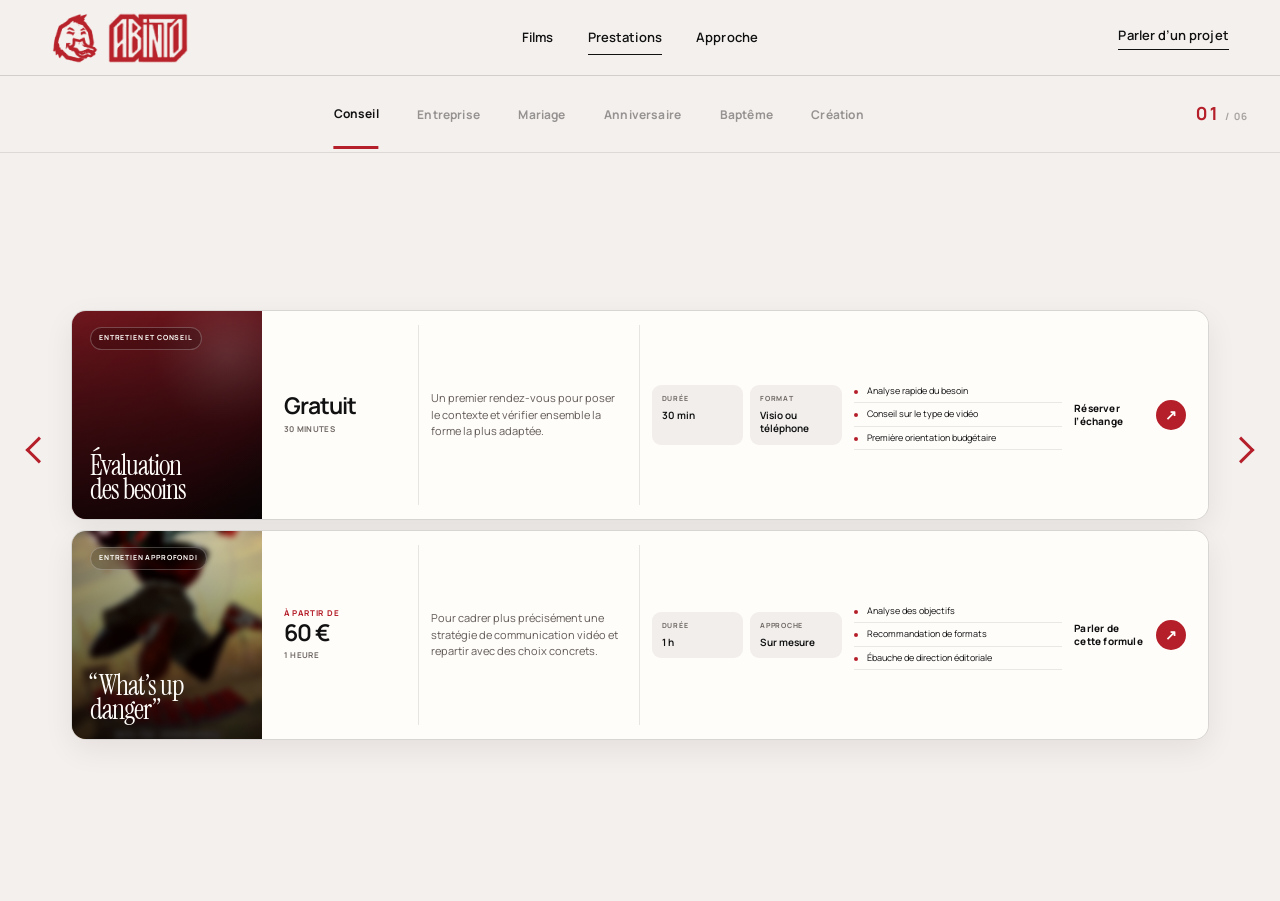
==== commit 485f135b: "Add SEO files: sitemap.xml, robots.txt and JSON-LD schema" ====
--- a/prestations.html
+++ b/prestations.html
@@ -13,6 +13,48 @@
 <link crossorigin="" href="https://fonts.gstatic.com" rel="preconnect"/>
 <link href="https://fonts.googleapis.com/css2?family=Instrument+Serif:ital@0;1&amp;family=Manrope:wght@400;500;600;700&amp;display=swap" rel="stylesheet"/>
 <link href="styles.css" rel="stylesheet"/>
+
+<script type="application/ld+json">
+{
+  "@context": "https://schema.org",
+  "@type": "LocalBusiness",
+  "name": "ABINTO",
+  "description": "Vidéaste professionnel pour les entreprises, les mariages et les événements privés",
+  "url": "https://abinto.fr",
+  "logo": "https://abinto.fr/assets/abinto-wordmark.png",
+  "image": "https://abinto.fr/assets/hero-poster.jpg",
+  "telephone": "",
+  "address": {
+    "@type": "PostalAddress",
+    "addressCountry": "FR"
+  },
+  "geo": {
+    "@type": "GeoCoordinates",
+    "latitude": "",
+    "longitude": ""
+  },
+  "openingHoursSpecification": {
+    "@type": "OpeningHoursSpecification",
+    "dayOfWeek": [
+      "Monday",
+      "Tuesday",
+      "Wednesday",
+      "Thursday",
+      "Friday",
+      "Saturday",
+      "Sunday"
+    ]
+  },
+  "priceRange": "€€",
+  "serviceType": [
+    "Vidéo entreprise",
+    "Vidéo mariage",
+    "Vidéo événement",
+    "Clip musical",
+    "Publicité"
+  ]
+}
+</script>
 <script>document.documentElement.classList.add('js');</script>
 </head>
 <body class="services-v12 services-v13" data-page="services">
@@ -321,7 +363,7 @@
 <div class="container contact-inner reveal">
 <img alt="" aria-hidden="true" class="services-contact-fox" src="assets/abinto-fox.png"/>
 <p class="section-label">Votre projet</p>
-<h2>On choisit le bon format ?</h2>
+<h2>On choisit le bon format ?</h2>
 <p>Envoyez-moi la date, le lieu et quelques lignes sur ce que vous avez en tête. Je vous répondrai avec une proposition claire.</p>
 <a class="button button--dark" href="index.html#contact">Demander un devis</a>
 </div>
@@ -336,4 +378,4 @@
 </footer>
 <script src="script.js"></script>
 </body>
-</html>
+</html>
--- a/styles.css
+++ b/styles.css
@@ -364,6 +364,38 @@
 .site-footer { padding: 24px 0; color: rgba(255,255,255,.72); background: var(--ink); }
 .footer-inner { display: flex; justify-content: space-between; gap: 24px; font-size: 12px; }
 .footer-inner a { text-underline-offset: 4px; }
+
+.agency-credit {
+  margin-top: 1.25rem;
+  margin-left: 6rem;
+  font-size: 0.75rem;
+  line-height: 1.5;
+  opacity: 0.62;
+  text-align: center +50px;
+  width: 100%;
+  max-width: 1180px;
+  margin-left: auto;
+  margin-right: auto;
+  padding: 0 calc(4vw, 64px);
+  box-sizing: border-box;
+}
+
+.agency-credit a {
+  color: inherit;
+  font-weight: 500;
+  text-decoration: none;
+  transition: opacity 180ms ease;
+}
+
+.agency-credit:hover {
+  opacity: 1;
+}
+
+.agency-credit a:hover,
+.agency-credit a:focus-visible {
+  text-decoration: underline;
+  text-underline-offset: 3px;
+}
 
 .video-dialog {
   width: min(1120px, calc(100% - 32px));
@@ -3177,3 +3209,243 @@
     font-size: 38px;
   }
 }
+
+/* --- Correctif mobile : formules empilées verticalement --- */
+@media (max-width: 760px) {
+  .services-v12,
+  .services-v12 body {
+    height: auto;
+    min-height: 100%;
+    overflow-x: hidden;
+    overflow-y: auto;
+  }
+
+  .services-v12 main {
+    height: auto;
+    min-height: 100svh;
+  }
+
+  .services-v12 .services-slider--editorial,
+  .services-v12 .services-slider-viewport {
+    height: auto !important;
+    min-height: calc(100svh - var(--header-height) - 68px);
+    overflow-x: hidden;
+    overflow-y: visible;
+  }
+
+  .services-v12 .services-slider-track {
+    height: auto;
+    align-items: flex-start;
+  }
+
+  .services-v12 .service-slide,
+  .services-v12 .service-chapter {
+    height: auto;
+    min-height: calc(100svh - var(--header-height) - 68px);
+    overflow: visible;
+    padding: 14px 0 42px;
+  }
+
+  .services-v12 .chapter-layout,
+  .services-v13 .chapter-layout {
+    width: calc(100% - 28px);
+    height: auto;
+    min-height: 0;
+    display: block;
+    padding: 0 0 36px;
+  }
+
+  .services-v12 .offers-grid,
+  .services-v12 .offers-grid--2,
+  .services-v12 .offers-grid--3,
+  .services-v12 .offers-grid--4 {
+    width: 100%;
+    height: auto;
+    display: flex;
+    flex-direction: column;
+    align-items: stretch;
+    gap: 18px;
+    margin: 0;
+  }
+
+  .services-v12 .offer-card {
+    width: 100%;
+    min-height: 0;
+    height: auto;
+    display: grid;
+    grid-template-columns: 1fr;
+    grid-template-rows: 190px auto;
+    overflow: hidden;
+    border-radius: 18px;
+  }
+
+  .services-v12 .offer-card:hover {
+    transform: none;
+  }
+
+  .services-v12 .offer-card::before {
+    inset: -8px -8px auto -8px;
+    width: auto;
+    height: 206px;
+    background-position: var(--poster-position);
+    transform: scale(1.04);
+  }
+
+  .services-v12 .offer-card::after {
+    inset: 0 0 auto 0;
+    width: auto;
+    height: 190px;
+    background:
+      linear-gradient(90deg, rgba(0,0,0,.18), rgba(0,0,0,.04)),
+      linear-gradient(180deg, rgba(0,0,0,.08), rgba(0,0,0,.72));
+  }
+
+  .services-v12 .offer-visual {
+    min-height: 190px;
+    height: 190px;
+    padding: 16px 18px;
+  }
+
+  .services-v12 .offer-visual h3,
+  .services-v12 .offers-grid--4 .offer-visual h3 {
+    max-width: 92%;
+    font-size: clamp(34px, 10vw, 48px);
+    line-height: .88;
+  }
+
+  .services-v12 .offer-panel {
+    height: auto;
+    min-height: 0;
+    display: grid;
+    grid-template-columns: 1fr;
+    grid-template-areas:
+      "price"
+      "copy"
+      "facts"
+      "list"
+      "cta";
+    gap: 16px;
+    padding: 20px 18px 18px;
+  }
+
+  .services-v12 .offer-price {
+    grid-area: price;
+    height: auto;
+    padding: 0 0 16px;
+    border-right: 0;
+    border-bottom: 1px solid rgba(17,17,18,.1);
+  }
+
+  .services-v12 .offer-price strong,
+  .services-v12 .offers-grid--4 .offer-price strong {
+    font-size: 31px;
+  }
+
+  .services-v12 .offer-price > span {
+    margin-top: 3px;
+    font-size: 9px;
+  }
+
+  .services-v12 .offer-panel > p {
+    grid-area: copy;
+    height: auto;
+    padding: 0;
+    border-right: 0;
+    color: #625a56;
+    font-size: 14px;
+    line-height: 1.55;
+  }
+
+  .services-v12 .offer-facts {
+    grid-area: facts;
+    grid-template-columns: repeat(2, minmax(0,1fr));
+    gap: 9px;
+  }
+
+  .services-v12 .offer-facts > div {
+    padding: 12px;
+    border-radius: 10px;
+  }
+
+  .services-v12 .offer-facts dt {
+    font-size: 8px;
+  }
+
+  .services-v12 .offer-facts dd {
+    font-size: 12px;
+  }
+
+  .services-v12 .offer-list {
+    grid-area: list;
+    display: grid;
+    grid-template-columns: 1fr;
+    gap: 0;
+  }
+
+  .services-v12 .offer-list li,
+  .services-v12 .offer-list li:nth-child(n+3) {
+    display: block;
+    padding: 9px 0 9px 14px;
+    font-size: 12px;
+    line-height: 1.4;
+  }
+
+  .services-v12 .offer-list li::before {
+    top: 15px;
+  }
+
+  .services-v12 .offer-cta {
+    grid-area: cta;
+    width: 100%;
+    min-height: 50px;
+    display: flex;
+    justify-content: space-between;
+    justify-self: stretch;
+    padding-top: 14px;
+    border-top: 1px solid rgba(17,17,18,.1);
+    font-size: 12px;
+  }
+
+  .services-v12 .offer-cta span {
+    width: 34px;
+    height: 34px;
+  }
+}
+
+/* --- Mobile fix 2 : flèches toujours centrées à gauche et à droite de l'écran --- */
+.services-v13 .chapter-arrow--side {
+  position: fixed;
+  top: 50dvh;
+  z-index: 40;
+  transform: translateY(-50%);
+}
+.services-v13 .chapter-arrow--side.chapter-arrow--prev {
+  left: max(8px, env(safe-area-inset-left));
+}
+.services-v13 .chapter-arrow--side.chapter-arrow--next {
+  right: max(8px, env(safe-area-inset-right));
+}
+.services-v13 .chapter-arrow--side:hover,
+.services-v13 .chapter-arrow--side:focus-visible {
+  transform: translateY(-50%);
+}
+.services-v13 .chapter-arrow--side.chapter-arrow--prev:hover,
+.services-v13 .chapter-arrow--side.chapter-arrow--prev:focus-visible {
+  transform: translate(-6px, -50%);
+}
+.services-v13 .chapter-arrow--side.chapter-arrow--next:hover,
+.services-v13 .chapter-arrow--side.chapter-arrow--next:focus-visible {
+  transform: translate(6px, -50%);
+}
+
+@media (max-width: 760px) {
+  .services-v13 .chapter-arrow--side {
+    top: 50dvh;
+  }
+  .services-v13 .chapter-arrow--side.chapter-arrow--prev {
+    left: max(4px, env(safe-area-inset-left));
+  }
+  .services-v13 .chapter-arrow--side.chapter-arrow--next {
+    right: max(4px, env(safe-area-inset-right));
+  }
+}
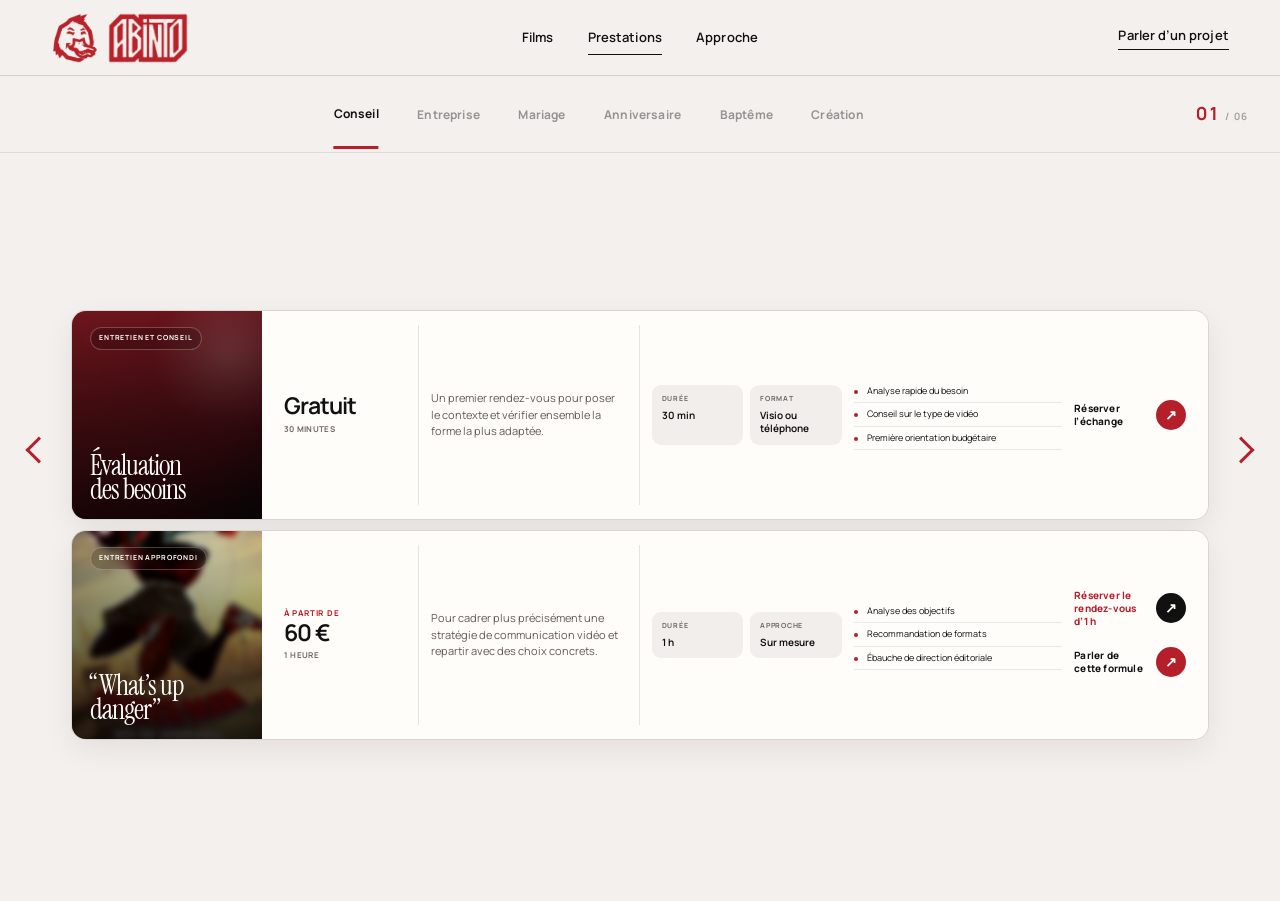
==== commit 31886095: "Add paid strategic booking flow" ====
--- a/prestations.html
+++ b/prestations.html
@@ -20,9 +20,9 @@
   "@type": "LocalBusiness",
   "name": "ABINTO",
   "description": "Vidéaste professionnel pour les entreprises, les mariages et les événements privés",
-  "url": "https://abinto.fr",
-  "logo": "https://abinto.fr/assets/abinto-wordmark.png",
-  "image": "https://abinto.fr/assets/hero-poster.jpg",
+  "url": "https://www.abinto-production.fr",
+  "logo": "https://www.abinto-production.fr/assets/abinto-wordmark.png",
+  "image": "https://www.abinto-production.fr/assets/hero-poster.jpg",
   "telephone": "",
   "address": {
     "@type": "PostalAddress",
@@ -114,7 +114,7 @@
 <li>Conseil sur le type de vidéo</li>
 <li>Première orientation budgétaire</li>
 </ul>
-<a class="offer-cta" href="mailto:contact@votre-domaine.fr?subject=Entretien%20gratuit%20ABINTO">Réserver l’échange <span>↗</span></a>
+<a class="offer-cta" href="reservation.html">Réserver l’échange <span>↗</span></a>
 </div>
 </article>
 <article class="offer-card poster-card--whats-up-danger reveal">
@@ -134,7 +134,10 @@
 <li>Recommandation de formats</li>
 <li>Ébauche de direction éditoriale</li>
 </ul>
-<a class="offer-cta" href="mailto:contact@votre-domaine.fr?subject=Formule%20What's%20up%20danger">Parler de cette formule <span>↗</span></a>
+<div class="offer-actions">
+<a class="offer-cta offer-cta--booking" href="reservation.html?service=whats-up-danger">Réserver le rendez-vous d’1 h <span>↗</span></a>
+<a class="offer-cta" href="index.html?formula=What%27s%20up%20danger&amp;projectType=Autre%20projet#contact">Parler de cette formule <span>↗</span></a>
+</div>
 </div>
 </article>
 </div>
@@ -160,7 +163,7 @@
 <li>Retake supplémentaire : +80 €</li>
 <li>Déplacement offert autour de Chambéry</li>
 </ul>
-<a class="offer-cta" href="mailto:contact@votre-domaine.fr?subject=Formule%20Ready%20Player%20One">Choisir cette formule <span>↗</span></a>
+<a class="offer-cta" href="index.html?formula=Ready%20Player%20One&amp;projectType=Entreprise#contact">Choisir cette formule <span>↗</span></a>
 </div>
 </article>
 <article class="offer-card poster-card--the-founder reveal">
@@ -180,7 +183,7 @@
 <li>Retake supplémentaire : +80 €</li>
 <li>Déplacement offert autour de Chambéry</li>
 </ul>
-<a class="offer-cta" href="mailto:contact@votre-domaine.fr?subject=Formule%20The%20Founder">Choisir cette formule <span>↗</span></a>
+<a class="offer-cta" href="index.html?formula=The%20Founder&amp;projectType=Entreprise#contact">Choisir cette formule <span>↗</span></a>
 </div>
 </article>
 <article class="offer-card poster-card--reality reveal">
@@ -200,7 +203,7 @@
 <li>Retake supplémentaire : +80 €</li>
 <li>Déplacement offert autour de Chambéry</li>
 </ul>
-<a class="offer-cta" href="mailto:contact@votre-domaine.fr?subject=Formule%20Reality">Choisir cette formule <span>↗</span></a>
+<a class="offer-cta" href="index.html?formula=Reality&amp;projectType=Entreprise#contact">Choisir cette formule <span>↗</span></a>
 </div>
 </article>
 </div>
@@ -216,7 +219,7 @@
 <p>Pour garder la cérémonie ou un temps fort précis dans un film court et soigné.</p>
 <dl class="offer-facts"><div><dt>Livraison</dt><dd>1 semaine</dd></div><div><dt>Inclus</dt><dd>Tournage + montage</dd></div></dl>
 <ul class="offer-list"><li>Couverture ciblée</li><li>Montage inclus</li><li>Déplacement offert autour de Chambéry</li></ul>
-<a class="offer-cta" href="mailto:contact@votre-domaine.fr?subject=Formule%20La%20Proposition">Choisir cette formule <span>↗</span></a>
+<a class="offer-cta" href="index.html?formula=La%20Proposition&amp;projectType=Mariage#contact">Choisir cette formule <span>↗</span></a>
 </div>
 </article>
 <article class="offer-card poster-card--epouse-moi-mon-pote reveal">
@@ -226,7 +229,7 @@
 <p>Pour capter davantage de moments et raconter la journée avec plus de respiration.</p>
 <dl class="offer-facts"><div><dt>Livraison</dt><dd>1 semaine</dd></div><div><dt>Inclus</dt><dd>Tournage + montage</dd></div></dl>
 <ul class="offer-list"><li>Couverture étendue</li><li>Montage inclus</li><li>Déplacement offert autour de Chambéry</li></ul>
-<a class="offer-cta" href="mailto:contact@votre-domaine.fr?subject=Formule%20Epouse%20moi%20mon%20pote">Choisir cette formule <span>↗</span></a>
+<a class="offer-cta" href="index.html?formula=%C3%89pouse-moi%20mon%20pote&amp;projectType=Mariage#contact">Choisir cette formule <span>↗</span></a>
 </div>
 </article>
 <article class="offer-card poster-card--love-actually reveal">
@@ -236,7 +239,7 @@
 <p>Une vraie narration de la journée, avec plus de détails, de liens et de moments vécus.</p>
 <dl class="offer-facts"><div><dt>Livraison</dt><dd>2 semaines</dd></div><div><dt>Inclus</dt><dd>Tournage + montage</dd></div></dl>
 <ul class="offer-list"><li>Journée largement couverte</li><li>Montage inclus</li><li>Déplacement offert autour de Chambéry</li></ul>
-<a class="offer-cta" href="mailto:contact@votre-domaine.fr?subject=Formule%20Love%20Actually">Choisir cette formule <span>↗</span></a>
+<a class="offer-cta" href="index.html?formula=Love%20Actually&amp;projectType=Mariage#contact">Choisir cette formule <span>↗</span></a>
 </div>
 </article>
 <article class="offer-card poster-card--mamma-mia reveal">
@@ -246,7 +249,7 @@
 <p>La couverture la plus complète, des préparatifs jusqu’aux derniers moments de fête.</p>
 <dl class="offer-facts"><div><dt>Livraison</dt><dd>2 semaines</dd></div><div><dt>Inclus</dt><dd>Tournage + montage</dd></div></dl>
 <ul class="offer-list"><li>Full day</li><li>Montage inclus</li><li>Déplacement offert autour de Chambéry</li></ul>
-<a class="offer-cta" href="mailto:contact@votre-domaine.fr?subject=Formule%20Mamma%20Mia">Choisir cette formule <span>↗</span></a>
+<a class="offer-cta" href="index.html?formula=Mamma%20Mia&amp;projectType=Mariage#contact">Choisir cette formule <span>↗</span></a>
 </div>
 </article>
 </div>
@@ -262,7 +265,7 @@
 <p>Une formule légère pour garder les moments essentiels dans un film simple et rythmé.</p>
 <dl class="offer-facts"><div><dt>Livraison</dt><dd>1 semaine</dd></div><div><dt>Inclus</dt><dd>Tournage + montage</dd></div></dl>
 <ul class="offer-list"><li>Moments clés</li><li>Montage inclus</li><li>Déplacement offert autour de Chambéry</li></ul>
-<a class="offer-cta" href="mailto:contact@votre-domaine.fr?subject=Formule%20Baby%20Sitting">Choisir cette formule <span>↗</span></a>
+<a class="offer-cta" href="index.html?formula=Baby%20Sitting&amp;projectType=Anniversaire#contact">Choisir cette formule <span>↗</span></a>
 </div>
 </article>
 <article class="offer-card poster-card--gatsby reveal">
@@ -272,7 +275,7 @@
 <p>Plus d’ambiance, plus de proches et un souvenir plus ample de l’événement.</p>
 <dl class="offer-facts"><div><dt>Livraison</dt><dd>1 semaine</dd></div><div><dt>Inclus</dt><dd>Tournage + montage</dd></div></dl>
 <ul class="offer-list"><li>Couverture étendue</li><li>Montage inclus</li><li>Déplacement offert autour de Chambéry</li></ul>
-<a class="offer-cta" href="mailto:contact@votre-domaine.fr?subject=Formule%20Gatsby%20le%20Magnifique">Choisir cette formule <span>↗</span></a>
+<a class="offer-cta" href="index.html?formula=Gatsby%20le%20Magnifique&amp;projectType=Anniversaire#contact">Choisir cette formule <span>↗</span></a>
 </div>
 </article>
 <article class="offer-card poster-card--projet-x reveal">
@@ -282,7 +285,7 @@
 <p>Pour une fête qui dure, avec une vraie couverture d’événement et un montage plus travaillé.</p>
 <dl class="offer-facts"><div><dt>Livraison</dt><dd>2 semaines</dd></div><div><dt>Inclus</dt><dd>Tournage + montage</dd></div></dl>
 <ul class="offer-list"><li>Couverture complète</li><li>Montage inclus</li><li>Déplacement offert autour de Chambéry</li></ul>
-<a class="offer-cta" href="mailto:contact@votre-domaine.fr?subject=Formule%20Projet%20X">Choisir cette formule <span>↗</span></a>
+<a class="offer-cta" href="index.html?formula=Projet%20X&amp;projectType=Anniversaire#contact">Choisir cette formule <span>↗</span></a>
 </div>
 </article>
 </div>
@@ -298,7 +301,7 @@
 <p>Pour conserver la cérémonie et les principaux moments partagés en famille.</p>
 <dl class="offer-facts"><div><dt>Livraison</dt><dd>1 semaine</dd></div><div><dt>Inclus</dt><dd>Tournage + montage</dd></div></dl>
 <ul class="offer-list"><li>Cérémonie et moments clés</li><li>Montage inclus</li><li>Déplacement offert autour de Chambéry</li></ul>
-<a class="offer-cta" href="mailto:contact@votre-domaine.fr?subject=Formule%20Le%20parrain">Choisir cette formule <span>↗</span></a>
+<a class="offer-cta" href="index.html?formula=Le%20Parrain&amp;projectType=Bapt%C3%AAme#contact">Choisir cette formule <span>↗</span></a>
 </div>
 </article>
 <article class="offer-card poster-card--le-parrain-ii reveal">
@@ -308,7 +311,7 @@
 <p>Pour prolonger la couverture jusqu’à la réception et garder un récit plus complet.</p>
 <dl class="offer-facts"><div><dt>Livraison</dt><dd>1 semaine</dd></div><div><dt>Inclus</dt><dd>Tournage + montage</dd></div></dl>
 <ul class="offer-list"><li>Cérémonie et réception</li><li>Montage inclus</li><li>Déplacement offert autour de Chambéry</li></ul>
-<a class="offer-cta" href="mailto:contact@votre-domaine.fr?subject=Formule%20Le%20parrain%20II">Choisir cette formule <span>↗</span></a>
+<a class="offer-cta" href="index.html?formula=Le%20Parrain%20II&amp;projectType=Bapt%C3%AAme#contact">Choisir cette formule <span>↗</span></a>
 </div>
 </article>
 </div>
@@ -323,7 +326,7 @@
 <div class="offer-price"><strong>Sur devis</strong><span>Projet sur mesure</span></div>
 <p>Un clip construit autour d’un morceau, d’un univers et d’une intention visuelle forte.</p><dl class="offer-facts"><div><dt>Tarif</dt><dd>Sur devis</dd></div><div><dt>Format</dt><dd>Sur mesure</dd></div></dl>
 <ul class="offer-list"><li>Préparation et repérage</li><li>Tournage sur mesure</li><li>Post-production complète</li></ul>
-<a class="offer-cta" href="mailto:contact@votre-domaine.fr?subject=Projet%20A%20Star%20is%20Born">Demander un devis <span>↗</span></a>
+<a class="offer-cta" href="index.html?formula=A%20Star%20is%20Born&amp;projectType=Clip%20musical#contact">Demander un devis <span>↗</span></a>
 </div>
 </article>
 <article class="offer-card poster-card--99-francs reveal">
@@ -332,7 +335,7 @@
 <div class="offer-price"><strong>Sur devis</strong><span>Projet sur mesure</span></div>
 <p>Un format pensé autour d’un produit, d’un service ou d’une campagne précise.</p><dl class="offer-facts"><div><dt>Tarif</dt><dd>Sur devis</dd></div><div><dt>Format</dt><dd>Sur mesure</dd></div></dl>
 <ul class="offer-list"><li>Angle créatif</li><li>Tournage sur mesure</li><li>Montage adapté à la diffusion</li></ul>
-<a class="offer-cta" href="mailto:contact@votre-domaine.fr?subject=Projet%2099%20F">Demander un devis <span>↗</span></a>
+<a class="offer-cta" href="index.html?formula=99%20F&amp;projectType=Publicit%C3%A9#contact">Demander un devis <span>↗</span></a>
 </div>
 </article>
 <article class="offer-card poster-card--odyssee reveal">
@@ -341,7 +344,7 @@
 <div class="offer-price"><strong>Sur devis</strong><span>Projet sur mesure</span></div>
 <p>Un récit ancré dans le réel, avec du terrain, de l’écoute et une écriture plus documentaire.</p><dl class="offer-facts"><div><dt>Tarif</dt><dd>Sur devis</dd></div><div><dt>Format</dt><dd>Sur mesure</dd></div></dl>
 <ul class="offer-list"><li>Développement narratif</li><li>Tournage terrain</li><li>Montage sur mesure</li></ul>
-<a class="offer-cta" href="mailto:contact@votre-domaine.fr?subject=Projet%20L%27odyssee">Demander un devis <span>↗</span></a>
+<a class="offer-cta" href="index.html?formula=L%27Odyss%C3%A9e&amp;projectType=Documentaire#contact">Demander un devis <span>↗</span></a>
 </div>
 </article>
 <article class="offer-card poster-card--babylon reveal">
@@ -350,7 +353,7 @@
 <div class="offer-price"><strong>Sur devis</strong><span>Projet sur mesure</span></div>
 <p>Une proposition de mise en scène avec narration, préparation et direction visuelle poussées.</p><dl class="offer-facts"><div><dt>Tarif</dt><dd>Sur devis</dd></div><div><dt>Format</dt><dd>Sur mesure</dd></div></dl>
 <ul class="offer-list"><li>Écriture et préparation</li><li>Tournage mis en scène</li><li>Post-production complète</li></ul>
-<a class="offer-cta" href="mailto:contact@votre-domaine.fr?subject=Projet%20Babylone">Demander un devis <span>↗</span></a>
+<a class="offer-cta" href="index.html?formula=Babylone&amp;projectType=Fiction#contact">Demander un devis <span>↗</span></a>
 </div>
 </article>
 </div>
@@ -378,4 +381,4 @@
 </footer>
 <script src="script.js"></script>
 </body>
-</html>+</html>
--- a/styles.css
+++ b/styles.css
@@ -2141,6 +2141,240 @@
     font-size: 0;
   }
 }
+
+/* --- V19 : réservation intégrée --- */
+.booking {
+  position: relative;
+  overflow: hidden;
+  color: #fff;
+  background:
+    radial-gradient(circle at 88% 10%, rgba(181,31,42,.9), transparent 29%),
+    radial-gradient(circle at 2% 100%, rgba(255,255,255,.08), transparent 28%),
+    #171416;
+}
+.booking::before,
+.booking::after {
+  content: "";
+  position: absolute;
+  border: 1px solid rgba(255,255,255,.1);
+  border-radius: 50%;
+  pointer-events: none;
+}
+.booking::before { width: min(54vw, 780px); aspect-ratio: 1; top: -44%; left: -21%; }
+.booking::after { width: min(36vw, 520px); aspect-ratio: 1; right: -10%; bottom: -38%; }
+.booking-layout {
+  position: relative;
+  z-index: 1;
+  width: min(calc(100% - var(--gutter) * 2), 1220px);
+  display: grid;
+  grid-template-columns: minmax(250px, .72fr) minmax(480px, 1.28fr);
+  align-items: start;
+  gap: clamp(52px, 9vw, 148px);
+}
+.booking-intro {
+  padding-top: clamp(24px, 6vw, 86px);
+}
+.booking-intro .section-label { color: rgba(255,255,255,.62); }
+.booking-intro h2 {
+  margin: 0 0 22px;
+  font-family: 'Instrument Serif', Georgia, serif;
+  font-size: clamp(52px, 6vw, 86px);
+  font-weight: 400;
+  line-height: .87;
+  letter-spacing: -.04em;
+}
+.booking-intro > p:not(.section-label) {
+  max-width: 405px;
+  margin: 0;
+  color: rgba(255,255,255,.68);
+  font-size: 16px;
+  line-height: 1.7;
+}
+.booking-promises {
+  display: flex;
+  flex-wrap: wrap;
+  gap: 8px;
+  margin-top: 28px;
+}
+.booking-promises span {
+  padding: 8px 10px;
+  border: 1px solid rgba(255,255,255,.18);
+  border-radius: 999px;
+  color: rgba(255,255,255,.82);
+  font-size: 10px;
+  font-weight: 700;
+  letter-spacing: .04em;
+  text-transform: uppercase;
+}
+.booking-card {
+  padding: clamp(24px, 4vw, 42px);
+  color: var(--ink);
+  border: 1px solid rgba(255,255,255,.25);
+  border-radius: 10px;
+  background: #fffdfa;
+  box-shadow: 0 30px 84px rgba(0,0,0,.28);
+}
+.booking-card-head {
+  display: flex;
+  align-items: flex-start;
+  justify-content: space-between;
+  gap: 20px;
+  padding-bottom: 24px;
+  border-bottom: 1px solid rgba(17,17,18,.11);
+}
+.booking-kicker {
+  margin: 0 0 8px;
+  color: rgba(181,31,42,.78);
+  font-size: 10px;
+  font-weight: 700;
+  letter-spacing: .13em;
+  text-transform: uppercase;
+}
+.booking-card-head h3,
+.booking-success h3 {
+  margin: 0;
+  font-family: 'Instrument Serif', Georgia, serif;
+  font-size: clamp(34px, 3.2vw, 48px);
+  font-weight: 400;
+  line-height: .95;
+  letter-spacing: -.035em;
+}
+.booking-mark {
+  width: 44px;
+  height: 44px;
+  display: grid;
+  flex: 0 0 auto;
+  place-items: center;
+  border-radius: 50%;
+  background: #f5efea;
+}
+.booking-mark img { width: 28px; height: 31px; object-fit: contain; }
+.booking-date-strip {
+  display: grid;
+  grid-auto-columns: minmax(66px, 1fr);
+  grid-auto-flow: column;
+  gap: 8px;
+  margin: 24px 0;
+  overflow-x: auto;
+  scrollbar-width: thin;
+  padding-bottom: 4px;
+}
+.booking-date {
+  min-height: 76px;
+  padding: 9px 6px;
+  color: #544e50;
+  border: 1px solid rgba(17,17,18,.13);
+  border-radius: 7px;
+  background: #fff;
+  cursor: pointer;
+  font: inherit;
+  transition: color .25s var(--ease), background .25s var(--ease), border-color .25s var(--ease), transform .25s var(--ease);
+}
+.booking-date:hover { border-color: rgba(181,31,42,.55); transform: translateY(-2px); }
+.booking-date:focus-visible,
+.booking-slot:focus-visible { outline: 2px solid var(--red); outline-offset: 3px; }
+.booking-date span { display: block; font-size: 9px; font-weight: 700; letter-spacing: .08em; text-transform: uppercase; }
+.booking-date strong { display: block; margin-top: 6px; font-size: 17px; font-weight: 600; }
+.booking-date.is-selected { color: #fff; border-color: var(--red); background: var(--red); box-shadow: 0 8px 18px rgba(181,31,42,.22); }
+.booking-slot-area { padding-top: 4px; }
+.booking-slot-head { display: flex; justify-content: space-between; gap: 16px; align-items: baseline; }
+.booking-slot-head p { margin: 0; font-size: 13px; font-weight: 700; }
+.booking-slot-head span { color: var(--muted); font-size: 11px; }
+.booking-slots {
+  display: grid;
+  grid-template-columns: repeat(3, minmax(0, 1fr));
+  gap: 9px;
+  min-height: 66px;
+  margin-top: 15px;
+}
+.booking-loading,
+.booking-empty {
+  grid-column: 1 / -1;
+  margin: 2px 0 0;
+  color: var(--muted);
+  font-size: 13px;
+  line-height: 1.55;
+}
+.booking-slot {
+  min-height: 44px;
+  color: var(--ink);
+  border: 1px solid rgba(17,17,18,.14);
+  border-radius: 5px;
+  background: #fff;
+  cursor: pointer;
+  font: inherit;
+  font-size: 13px;
+  font-weight: 700;
+  transition: color .2s var(--ease), background .2s var(--ease), border-color .2s var(--ease);
+}
+.booking-slot:hover,
+.booking-slot.is-selected { color: #fff; border-color: var(--red); background: var(--red); }
+.booking-form {
+  margin-top: 28px;
+  padding-top: 24px;
+  border-top: 1px solid rgba(17,17,18,.11);
+}
+.booking-selection {
+  display: flex;
+  align-items: baseline;
+  justify-content: space-between;
+  gap: 18px;
+  margin-bottom: 20px;
+  padding: 12px 14px;
+  color: #74121b;
+  border-left: 3px solid var(--red);
+  background: #f9eeee;
+}
+.booking-selection span { font-size: 10px; font-weight: 700; letter-spacing: .08em; text-transform: uppercase; }
+.booking-selection strong { font-size: 13px; }
+.booking-selection[hidden],
+.booking-success[hidden] { display: none; }
+.booking-form-grid { display: grid; grid-template-columns: repeat(2, minmax(0, 1fr)); gap: 15px 18px; }
+.booking-form-grid .form-field--full { grid-column: 1 / -1; }
+.booking-form .form-field { gap: 6px; }
+.booking-form .form-field label { color: rgba(23,20,22,.68); font-size: 9px; letter-spacing: .1em; text-transform: uppercase; }
+.booking-form .form-field label span { font-size: .9em; opacity: .8; }
+.booking-form .form-field input,
+.booking-form .form-field textarea {
+  min-height: 42px;
+  padding: 8px 2px;
+  border: 0;
+  border-bottom: 1px solid rgba(17,17,18,.16);
+  border-radius: 0;
+  background: transparent;
+  font: inherit;
+  font-size: 13px;
+}
+.booking-form .form-field textarea { min-height: 68px; resize: vertical; }
+.booking-form .form-field input:focus,
+.booking-form .form-field textarea:focus { border-color: var(--red); box-shadow: none; }
+.booking-consent { margin-top: 17px; color: var(--muted); font-size: 11px; }
+.booking-form-footer { display: flex; align-items: center; gap: 16px; margin-top: 19px; }
+.booking-form-footer .button { min-height: 45px; min-width: 212px; }
+.booking-form-footer .button:disabled { cursor: not-allowed; opacity: .42; }
+.booking-success { padding-top: 24px; }
+.booking-success > p:not(.booking-kicker) { max-width: 470px; margin: 14px 0 0; color: var(--muted); font-size: 14px; line-height: 1.6; }
+.booking-success-actions { display: flex; flex-wrap: wrap; align-items: center; gap: 18px; margin-top: 24px; }
+.booking-success-actions .button { min-height: 44px; padding: 0 16px; font-size: 11px; }
+.booking-success-actions .text-link { color: var(--ink); border: 0; background: transparent; cursor: pointer; font: inherit; font-size: 12px; font-weight: 700; text-decoration: underline; text-underline-offset: 4px; }
+.contact-form [data-offer-field][hidden] { display: none; }
+
+@media (max-width: 900px) {
+  .booking-layout { grid-template-columns: 1fr; gap: 40px; }
+  .booking-intro { max-width: 550px; padding-top: 0; }
+}
+@media (max-width: 560px) {
+  .booking { padding-top: 68px; padding-bottom: 68px; }
+  .booking-card { padding: 23px 18px; border-radius: 8px; }
+  .booking-card-head { padding-bottom: 19px; }
+  .booking-date-strip { grid-auto-columns: 67px; margin: 19px 0; }
+  .booking-slots { grid-template-columns: repeat(2, minmax(0, 1fr)); }
+  .booking-form-grid { grid-template-columns: 1fr; gap: 13px; }
+  .booking-form-grid .form-field--full { grid-column: auto; }
+  .booking-form-footer { align-items: stretch; flex-direction: column; }
+  .booking-form-footer .button { width: 100%; }
+  .booking-success-actions { align-items: flex-start; flex-direction: column; gap: 14px; }
+}
 @media (min-width: 1281px) {
   .services-v12 .offer-panel {
     grid-template-columns:
@@ -3080,6 +3314,140 @@
   }
 }
 
+/* --- V20 : page de réservation --- */
+body[data-page="reservation"] { background: #eee9e5; }
+.reservation-header { background: rgba(255,253,250,.92); }
+.appointment-page {
+  position: relative;
+  min-height: 100svh;
+  padding: calc(var(--header-height) + clamp(54px, 8vw, 104px)) 0 clamp(76px, 9vw, 132px);
+  overflow: hidden;
+  background:
+    radial-gradient(circle at 7% 7%, rgba(181,31,42,.14), transparent 25%),
+    radial-gradient(circle at 100% 78%, rgba(17,17,18,.08), transparent 29%),
+    #eee9e5;
+}
+.appointment-page::before,
+.appointment-page::after {
+  content: "";
+  position: absolute;
+  z-index: 0;
+  border: 1px solid rgba(181,31,42,.11);
+  border-radius: 50%;
+  pointer-events: none;
+}
+.appointment-page::before { width: min(68vw, 980px); aspect-ratio: 1; top: -48%; left: -30%; }
+.appointment-page::after { width: min(44vw, 640px); aspect-ratio: 1; right: -23%; bottom: -36%; }
+.appointment-shell { position: relative; z-index: 1; }
+.appointment-workspace { display: grid; grid-template-columns: minmax(0, 1.18fr) minmax(330px, .82fr); align-items: stretch; box-shadow: 0 28px 80px rgba(41,25,27,.12); }
+.calendar-panel { padding: clamp(24px, 4vw, 48px); background: #fffdfa; border: 1px solid rgba(17,17,18,.09); border-right: 0; border-radius: 10px 0 0 10px; }
+.calendar-panel-head { display: flex; align-items: flex-start; justify-content: space-between; gap: 24px; padding-bottom: 26px; border-bottom: 1px solid rgba(17,17,18,.11); }
+.booking-kicker { margin: 0 0 8px; color: rgba(181,31,42,.78); font-size: 10px; font-weight: 700; letter-spacing: .14em; text-transform: uppercase; }
+.calendar-panel-head h2,
+.appointment-form-head h2,
+.appointment-success h2 { margin: 0; font-family: 'Instrument Serif', Georgia, serif; font-size: clamp(35px, 3.4vw, 50px); font-weight: 400; line-height: .94; letter-spacing: -.04em; }
+.calendar-fox { width: 48px; height: 48px; display: grid; flex: 0 0 auto; place-items: center; border-radius: 50%; background: #f5efea; }
+.calendar-fox img { width: 29px; height: 33px; object-fit: contain; }
+.calendar-month-bar { display: grid; grid-template-columns: 42px 1fr 42px; align-items: center; gap: 14px; margin: 28px 0 22px; }
+.calendar-month-bar > p { margin: 0; color: var(--ink); font-size: 15px; font-weight: 700; text-align: center; text-transform: capitalize; }
+.calendar-nav { width: 42px; height: 42px; display: grid; place-items: center; border: 1px solid rgba(17,17,18,.15); border-radius: 50%; background: transparent; cursor: pointer; font-size: 18px; transition: color .2s var(--ease), background .2s var(--ease), border-color .2s var(--ease); }
+.calendar-nav:hover { color: #fff; border-color: var(--red); background: var(--red); }
+.calendar-nav:disabled { cursor: default; opacity: .28; }
+.calendar-nav:disabled:hover { color: var(--ink); border-color: rgba(17,17,18,.15); background: transparent; }
+.calendar-weekdays,
+.booking-calendar { display: grid; grid-template-columns: repeat(7, minmax(0, 1fr)); gap: 7px; }
+.calendar-weekdays { margin-bottom: 8px; }
+.calendar-weekdays span { color: rgba(17,17,18,.48); font-size: 9px; font-weight: 700; letter-spacing: .09em; text-align: center; text-transform: uppercase; }
+.booking-calendar { min-height: 290px; }
+.booking-calendar-empty { min-height: 48px; }
+.booking-calendar-day {
+  position: relative;
+  aspect-ratio: 1;
+  min-height: 48px;
+  display: grid;
+  place-items: center;
+  padding: 0;
+  color: rgba(17,17,18,.33);
+  border: 1px solid transparent;
+  border-radius: 7px;
+  background: transparent;
+  cursor: default;
+  font: inherit;
+  font-size: 13px;
+  font-weight: 600;
+}
+.booking-calendar-day.has-slots { color: var(--ink); cursor: pointer; }
+.booking-calendar-day.has-slots:hover { color: var(--red); border-color: rgba(181,31,42,.38); background: #fcf4f4; }
+.booking-calendar-day.is-selected { color: #fff; border-color: var(--red); background: var(--red); box-shadow: 0 8px 17px rgba(181,31,42,.22); }
+.booking-calendar-day.is-today { border-color: rgba(17,17,18,.22); }
+.booking-calendar-day i { position: absolute; bottom: 7px; width: 3px; height: 3px; border-radius: 50%; background: var(--red); }
+.booking-calendar-day.is-selected i { background: #fff; }
+.booking-calendar-day:focus-visible,
+.booking-slot:focus-visible { outline: 2px solid var(--red); outline-offset: 3px; }
+.appointment-slots { margin-top: 30px; padding-top: 24px; border-top: 1px solid rgba(17,17,18,.11); }
+.appointment-slots .booking-slot-head { display: flex; align-items: baseline; justify-content: space-between; gap: 16px; }
+.appointment-slots .booking-slot-head p { margin: 0; color: var(--ink); font-size: 14px; font-weight: 700; text-transform: capitalize; }
+.appointment-slots .booking-slot-head span { color: var(--muted); font-size: 11px; }
+.appointment-slots .booking-slots { grid-template-columns: repeat(4, minmax(0, 1fr)); min-height: 60px; margin-top: 15px; }
+.appointment-slots .booking-slot { min-height: 43px; border-radius: 6px; }
+.appointment-slots .booking-empty,
+.appointment-slots .booking-loading { color: var(--muted); }
+.appointment-form-panel { padding: clamp(26px, 4vw, 48px); color: #fff; border-radius: 0 10px 10px 0; background: linear-gradient(145deg, #221c1e, #111112); }
+.appointment-form-panel .booking-kicker { color: rgba(255,255,255,.53); }
+.appointment-form-head { padding-bottom: 25px; border-bottom: 1px solid rgba(255,255,255,.15); }
+.appointment-form-head > p:not(.booking-kicker) { max-width: 350px; margin: 14px 0 0; color: rgba(255,255,255,.62); font-size: 13px; line-height: 1.6; }
+.appointment-form { margin-top: 26px; }
+.appointment-form-grid { display: grid; grid-template-columns: repeat(2, minmax(0, 1fr)); gap: 16px 18px; }
+.appointment-form-grid .form-field--full { grid-column: 1 / -1; }
+.appointment-form .form-field { gap: 6px; }
+.appointment-form .form-field label { color: rgba(255,255,255,.58); font-size: 9px; letter-spacing: .1em; text-transform: uppercase; }
+.appointment-form .form-field label span { font-size: .9em; opacity: .8; }
+.appointment-form .form-field input,
+.appointment-form .form-field textarea { min-height: 42px; padding: 8px 1px; color: #fff; border: 0; border-bottom: 1px solid rgba(255,255,255,.21); border-radius: 0; background: transparent; font: inherit; font-size: 13px; }
+.appointment-form .form-field textarea { min-height: 83px; resize: vertical; }
+.appointment-form .form-field input:focus,
+.appointment-form .form-field textarea:focus { border-color: #fff; box-shadow: none; }
+.appointment-form .form-field input::placeholder,
+.appointment-form .form-field textarea::placeholder { color: rgba(255,255,255,.32); }
+.appointment-form .booking-selection { margin-bottom: 21px; padding: 12px 14px; color: #fff; border-left: 3px solid #fff; background: rgba(255,255,255,.11); }
+.appointment-form .booking-selection span { font-size: 9px; font-weight: 700; letter-spacing: .09em; text-transform: uppercase; }
+.appointment-form .booking-selection strong { font-size: 12px; }
+.booking-selection[hidden],
+.appointment-success[hidden] { display: none; }
+.appointment-consent { margin-top: 19px; color: rgba(255,255,255,.58); font-size: 11px; }
+.appointment-consent input { accent-color: #fff; }
+.appointment-form-footer { display: flex; flex-direction: column; align-items: stretch; gap: 13px; margin-top: 21px; }
+.appointment-form-footer .button { width: 100%; min-height: 50px; color: var(--ink); background: #fff; border-color: #fff; }
+.appointment-form-footer .button:hover { color: #fff; border-color: var(--red); background: var(--red); }
+.appointment-form-footer .button:disabled { cursor: not-allowed; opacity: .38; }
+.appointment-form-panel .form-status { margin: 0; color: rgba(255,255,255,.65); font-size: 11px; text-align: left; }
+.appointment-form-panel .form-status.is-error { color: #ffb5bb; }
+.appointment-success { padding-top: 26px; }
+.appointment-success > p:not(.booking-kicker) { margin: 15px 0 0; color: rgba(255,255,255,.65); font-size: 14px; line-height: 1.65; }
+.appointment-success-actions { display: flex; flex-wrap: wrap; align-items: center; gap: 14px; margin-top: 25px; }
+.appointment-success-actions .button { min-height: 44px; color: var(--ink); background: #fff; border-color: #fff; font-size: 11px; }
+.appointment-success-actions .text-link { padding: 0; color: #fff; border: 0; background: transparent; cursor: pointer; font: inherit; font-size: 11px; font-weight: 700; text-decoration: underline; text-underline-offset: 4px; }
+
+@media (max-width: 900px) {
+  .appointment-workspace { grid-template-columns: 1fr; }
+  .calendar-panel { border-right: 1px solid rgba(17,17,18,.09); border-bottom: 0; border-radius: 10px 10px 0 0; }
+  .appointment-form-panel { border-radius: 0 0 10px 10px; }
+}
+@media (max-width: 560px) {
+  .appointment-page { padding-top: calc(var(--header-height) + 44px); }
+  .appointment-workspace { box-shadow: 0 20px 55px rgba(41,25,27,.12); }
+  .calendar-panel,
+  .appointment-form-panel { padding: 23px 18px; }
+  .calendar-panel-head { padding-bottom: 20px; }
+  .calendar-month-bar { margin: 22px 0 18px; }
+  .booking-calendar { min-height: 250px; gap: 4px; }
+  .calendar-weekdays { gap: 4px; }
+  .booking-calendar-day { min-height: 39px; border-radius: 5px; }
+  .appointment-slots .booking-slots { grid-template-columns: repeat(3, minmax(0, 1fr)); }
+  .appointment-form-grid { grid-template-columns: 1fr; gap: 14px; }
+  .appointment-form-grid .form-field--full { grid-column: auto; }
+}
+
 @media (max-width: 980px) {
   .contact-card {
     grid-template-columns: 1fr;
@@ -3449,3 +3817,246 @@
     right: max(4px, env(safe-area-inset-right));
   }
 }
+
+/* --- V22 : priorité page de réservation --- */
+.appointment-page {
+  min-height: 100svh;
+  display: grid;
+  align-items: center;
+  padding: calc(var(--header-height) + 34px) 0 34px;
+}
+.appointment-shell { width: min(calc(100% - var(--gutter) * 2), 1400px); }
+.appointment-workspace {
+  grid-template-columns: minmax(0, 1.3fr) minmax(390px, .82fr);
+  min-height: calc(100svh - var(--header-height) - 68px);
+}
+.calendar-panel { display: flex; flex-direction: column; }
+.calendar-panel-head h1,
+.calendar-panel-head h2,
+.appointment-form-head h2,
+.appointment-success h2 { font-size: clamp(38px, 3.5vw, 56px); }
+.booking-calendar { min-height: clamp(330px, 34vw, 465px); grid-template-rows: repeat(6, minmax(48px, 1fr)); }
+.booking-calendar-day { min-height: 52px; font-size: 14px; }
+.appointment-slots { margin-top: auto; }
+.appointment-form-panel { display: flex; flex-direction: column; justify-content: center; }
+.appointment-form-head { padding-top: 4px; }
+
+@media (max-width: 900px) {
+  .appointment-page { display: block; padding-top: calc(var(--header-height) + 28px); }
+  .appointment-workspace { grid-template-columns: 1fr; min-height: 0; }
+}
+@media (max-width: 560px) {
+  .appointment-page { padding-top: calc(var(--header-height) + 18px); padding-bottom: 20px; }
+  .appointment-shell { width: min(calc(100% - 24px), 1400px); }
+  .booking-calendar { min-height: 270px; }
+}
+
+/* --- V23 : calendrier plus compact sur ordinateur --- */
+@media (min-width: 901px) {
+  .appointment-page {
+    padding: calc(var(--header-height) + 18px) 0 18px;
+  }
+
+  .appointment-workspace {
+    min-height: calc(100svh - var(--header-height) - 36px);
+  }
+
+  .calendar-panel,
+  .appointment-form-panel {
+    padding: clamp(24px, 2.8vw, 36px);
+  }
+
+  .calendar-panel-head,
+  .appointment-form-head {
+    padding-bottom: 18px;
+  }
+
+  .calendar-panel-head {
+    position: relative;
+    display: block;
+    min-height: 60px;
+  }
+
+  .calendar-panel-head > div {
+    display: flex;
+    flex-direction: column;
+    align-items: center;
+    padding: 0 52px;
+  }
+
+  .calendar-panel-head .booking-kicker {
+    position: static;
+    order: 2;
+    margin: 8px 0 0;
+  }
+
+  .calendar-panel-head h1 {
+    order: 1;
+    margin: 0;
+    font-size: clamp(26px, 2.25vw, 36px);
+    line-height: 1.05;
+    text-align: center;
+  }
+
+  .calendar-fox {
+    position: absolute;
+    top: 0;
+    right: 0;
+  }
+
+  .calendar-month-bar {
+    margin: 18px 0 14px;
+  }
+
+  .calendar-fox {
+    width: 42px;
+    height: 42px;
+  }
+
+  .booking-calendar {
+    min-height: clamp(225px, 22vw, 300px);
+    grid-template-rows: repeat(6, minmax(36px, 1fr));
+    gap: 5px;
+  }
+
+  .booking-calendar-day {
+    aspect-ratio: auto;
+    min-height: 38px;
+    font-size: 13px;
+  }
+
+  .booking-calendar-day i {
+    bottom: 5px;
+  }
+
+  .appointment-slots {
+    margin-top: 18px;
+    padding-top: 17px;
+  }
+
+  .appointment-slots .booking-slots {
+    min-height: 42px;
+    margin-top: 11px;
+    gap: 7px;
+  }
+
+  .appointment-slots .booking-slot {
+    min-height: 38px;
+    font-size: 12px;
+  }
+
+  .appointment-form {
+    margin-top: 19px;
+  }
+
+  .appointment-form-head {
+    padding-bottom: 26px;
+  }
+
+  .appointment-form-head .booking-kicker {
+    margin-bottom: 13px;
+  }
+
+  .appointment-form-head > p:not(.booking-kicker) {
+    margin-top: 18px;
+  }
+
+  .appointment-form-panel {
+    justify-content: flex-start;
+  }
+
+  .appointment-form-grid {
+    gap: 17px 16px;
+  }
+
+  .appointment-form {
+    display: flex;
+    flex: 1;
+    flex-direction: column;
+    padding-bottom: 20px;
+  }
+
+  .appointment-form .form-field input {
+    min-height: 36px;
+    padding: 5px 1px;
+  }
+
+  .appointment-form .form-field textarea {
+    min-height: 58px;
+  }
+
+  .appointment-consent {
+    margin-top: 14px;
+  }
+
+  .appointment-form-footer {
+    margin-top: auto;
+    gap: 8px;
+  }
+
+  .appointment-form-footer .button {
+    min-height: 44px;
+  }
+
+  .appointment-success {
+    padding-top: 42px;
+  }
+
+  .appointment-success h2 {
+    font-family: 'Manrope', Arial, sans-serif;
+    font-size: clamp(32px, 2.6vw, 42px);
+    font-weight: 500;
+    line-height: 1.08;
+    letter-spacing: -.055em;
+  }
+
+  .appointment-success > p:not(.booking-kicker) {
+    max-width: 420px;
+    margin-top: 22px;
+    line-height: 1.75;
+  }
+
+  .appointment-success-actions {
+    margin-top: 32px;
+    gap: 16px;
+  }
+}
+
+/* --- V24 : réservation de la séance stratégique What’s up danger --- */
+.services-v12 .offer-actions {
+  min-width: 0;
+  display: grid;
+  align-content: center;
+  gap: 8px;
+}
+
+.services-v12 .offer-actions .offer-cta {
+  width: 100%;
+}
+
+.services-v12 .offer-cta--booking {
+  color: var(--red);
+}
+
+.services-v12 .offer-cta--booking span {
+  background: var(--ink);
+}
+
+.booking-payment-confirmation {
+  padding: 11px 13px;
+  color: rgba(255,255,255,.88) !important;
+  border-left: 2px solid #fff;
+  background: rgba(255,255,255,.1);
+  font-size: 12px !important;
+  line-height: 1.55 !important;
+}
+
+@media (max-width: 1050px) {
+  .services-v12 .offer-actions {
+    grid-area: cta;
+  }
+
+  .services-v12 .offer-actions .offer-cta {
+    grid-area: auto;
+  }
+}
